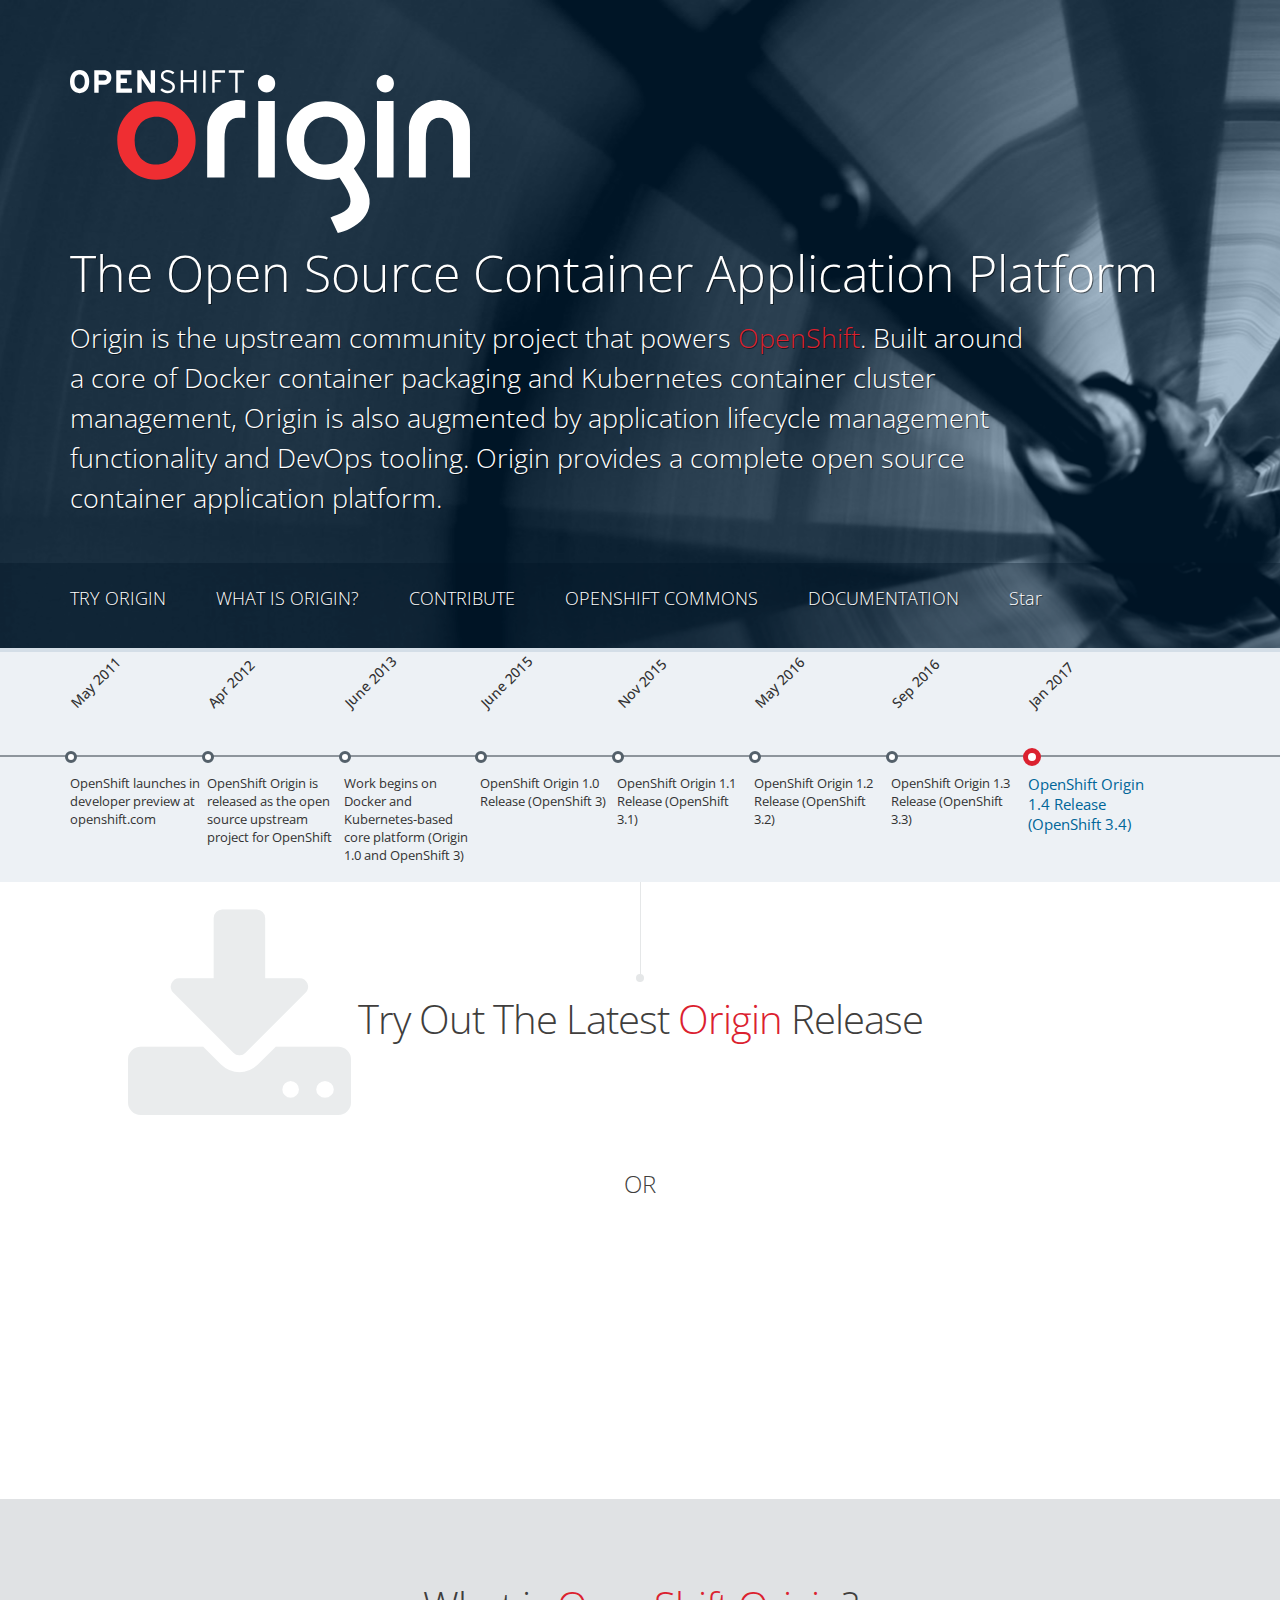
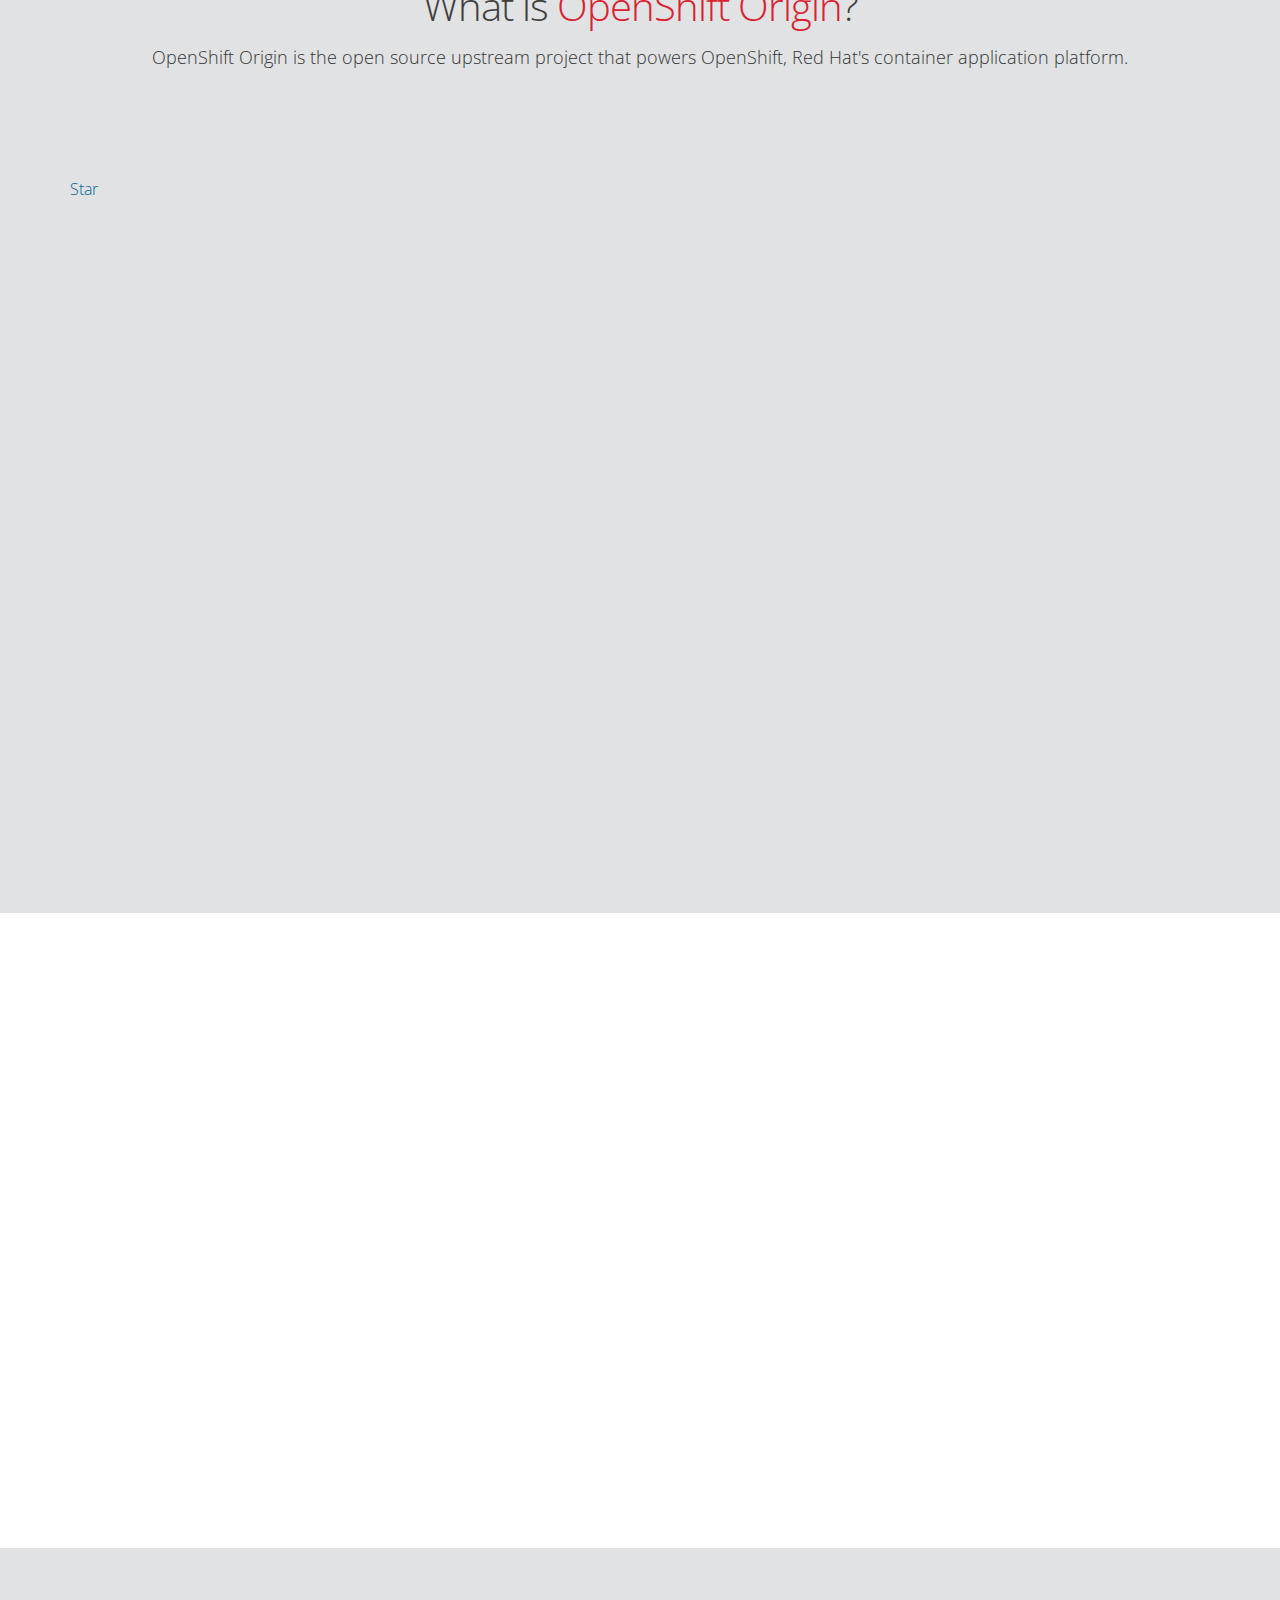
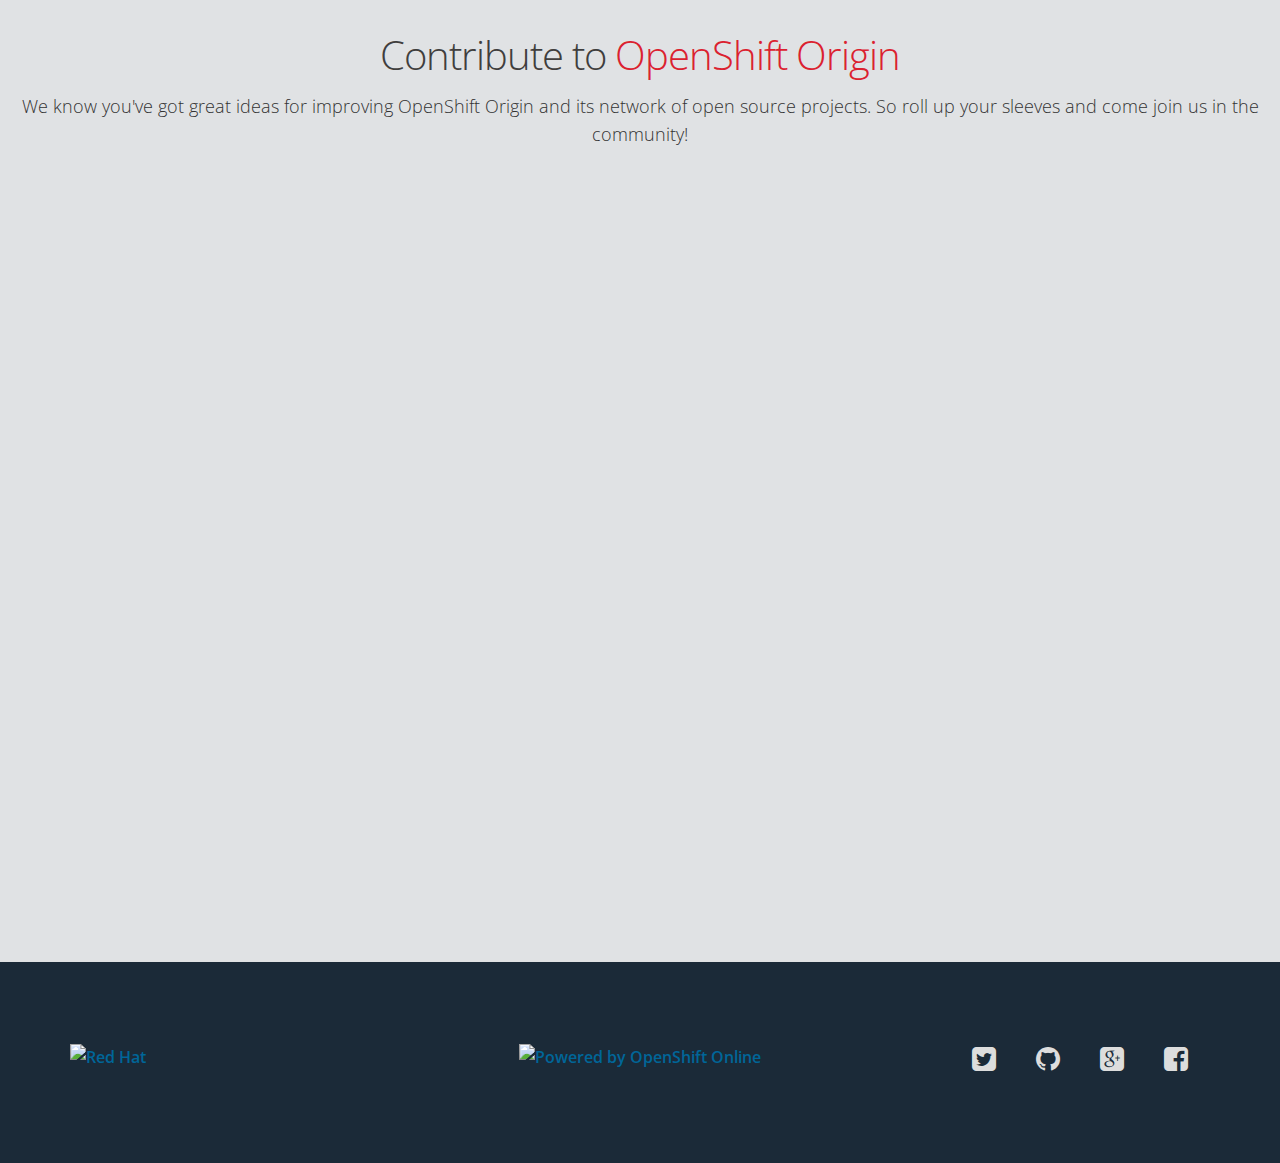
==== index.html @ 728732d1 "Automated commit at 2017-03-17 15:18:32 UTC by middleman-deploy 1.0.0" ====
<!DOCTYPE html>
<html lang="en">
<head>
  <meta charset="utf-8">
  <title>OpenShift Origin - Open Source Container Application Platform</title>
  <meta name="description" content="The next generation open source app hosting platform by Red Hat">
  <meta name="viewport" content="width=device-width, initial-scale=1.0">
  <meta name="google-site-verification" content="9jyGvNki3NSELTYJ7t_XbF-YQZ8jjfm7LqQQGNq4SSg">
  <link class="skin_color" href="#" media="screen" rel="stylesheet">
  <link href="/css/style.css" rel="stylesheet" type="text/css" media="screen, print" />
  <link href="/css/theme-responsive.css" rel="stylesheet" type="text/css" media="screen" />
  <link href="/css/custom.css" rel="stylesheet" type="text/css" media="screen" />
  <link href="https://fonts.googleapis.com/css?family=Open+Sans:400,300,600,700" rel="stylesheet" type="text/css" media="screen" />
  <link rel="apple-touch-icon-precomposed" href="/img/icons/apple-touch-icon.png" type="image/png" />
  <link href="/img/icons/favicon.png" rel="icon" type="image/png" />
  <!--[if IE]>
    <link href="/css/ie/ie.css" rel="stylesheet" type="text/css" media="screen" />
  <![endif]-->
  <!--[if lte IE 8]>
    <script src="/js/responsive/html5shiv.js" type="text/javascript"></script>
    <script src="/js/responsive/respond.js" type="text/javascript"></script>
  <![endif]-->
  <!-- Google Analytics -->
<script async src="//www.google-analytics.com/analytics.js" type="text/javascript"></script>
<script>
  window.ga=window.ga||function(){(ga.q=ga.q||[]).push(arguments)};ga.l=+new Date;
  ga('create', 'UA-40375612-1', 'openshift.org');
  ga('set', 'forceSSL', true);
  ga('send', 'pageview');
  
  var trackOutboundLink = function(url) {
     ga('send', 'event', 'outbound', 'click', url, {
       'transport': 'beacon',
       'hitCallback': function(){document.location = url;}
     });
  }
</script>
</head>
  <body>
    <div class="layout-wide" id="layout">
      <header class="index_static">
        <div class="nav_logo animated fadeIn">
  <div class="container">
    <div class="row">
      <nav class="col-md-12">
        <ul class="sf-menu" id="menu">
          <li>
            <a href="#try">TRY ORIGIN</a>
          </li>
          <li>
            <a href="#v3">WHAT IS ORIGIN?</a>
          </li>
          <li>
            <a href="#contribute">CONTRIBUTE</a>
          </li>
          <li>
            <a href="https://commons.openshift.org/">OPENSHIFT COMMONS</a>
          </li>
          <li>
            <a href="https://docs.openshift.org/">DOCUMENTATION</a>
          </li>
          <li>
            <!-- Place this tag where you want the button to render. -->
            <a aria-label="Star openshift/origin on GitHub" data-count-aria-label="# stargazers on GitHub" data-count-api="/repos/openshift/origin#stargazers_count" data-count-href="/openshift/origin/stargazers" data-style="mega" data-icon="octicon-star" href="https://github.com/openshift/origin" class="github-button">Star</a>
          </li>
        </ul>
      </nav>
    </div>
  </div>
</div>
        <section class="content_info">
          <div class="bg_parallax image_03_parallax"></div>
          <section class="opacy_bg_02 paddings">
            <div class="container">
              <div class="row">
                <div class="col-md-12">
                  <div class="logo wow fadeIn delay">
                    <a href="/index.html" title="Back to Home">
                      <img alt="OpenShift Origin logo" class="logo_img" src="/img/origin_logo.svg" />
                    </a>
                  </div>
                  <h1 class="animated fadeInDown delay">
  The Open Source Container Application Platform
</h1>
<p class="animated fadeInUp delay">Origin is the upstream community project that powers <a href="https://www.openshift.com" class="headerlink">OpenShift</a>. Built around a core of Docker container packaging and Kubernetes container cluster management, Origin is also augmented by application lifecycle management functionality and DevOps tooling. Origin provides a complete open source container application platform.</p>

                </div>
              </div>
            </div>
          </section>
        </section>
      </header>
      
      <!-- main content -->
      
<section class="timeline-responsive">
  <section class="contributions"></section>
  <div class="opacy_bg_03">
    <div class="container">
      <div class="paddings">
        <ul id="timeline">
          <li class="entry">
            <label>
              <span>
                OpenShift launches in developer preview at openshift.com
              </span>
            </label>
            <span class="date">May 2011</span>
            <span class="circle"></span>
          </li>
          <li class="entry">
            <label>
              <span>
                OpenShift Origin is released as the open source upstream project for OpenShift
              </span>
            </label>
            <span class="date">Apr 2012</span>
            <span class="circle"></span>
          </li>
          <li class="entry">
            <label>
              <span>
                Work begins on Docker and Kubernetes-based core platform (Origin 1.0 and OpenShift 3)
              </span>
            </label>
            <span class="date">June 2013</span>
            <span class="circle"></span>
          </li>
          <li class="entry">
            <label>
              <span>
                OpenShift Origin 1.0 Release (OpenShift 3)
              </span>
            </label>
            <span class="date">June 2015</span>
            <span class="circle"></span>
          </li>
          <li class="entry">
            <label>
              <span>
                OpenShift Origin 1.1 Release (OpenShift 3.1)
              </span>
            </label>
            <span class="date">Nov 2015</span>
            <span class="circle"></span>
          </li>
          <li class="entry">
            <label>
              <span>
                OpenShift Origin 1.2 Release (OpenShift 3.2)
              </span>
            </label>
            <span class="date">May 2016</span>
            <span class="circle"></span>
          </li>
          <li class="entry">
            <label>
              <span>
                OpenShift Origin 1.3 Release (OpenShift 3.3)
              </span>
            </label>
            <span class="date">Sep 2016</span>
            <span class="circle"></span>
          </li>
          <li class="entry spotlight">
            <label>
              <span>
                <a href="https://blog.openshift.com/announcing-red-hat-openshift-container-platform-3-4-ga/">OpenShift Origin 1.4 Release (OpenShift 3.4)</a>
              </span>
            </label>
            <span class="date">Jan 2017</span>
            <span class="circle circle-big"></span>
          </li>
        </ul>
      </div>
    </div>
  </div>
</section>

<div class="info_title wow fadeInDown" id="try">
  <i class="fa fa-download left"></i>
  <div class="vertical_line">
    <div class="circle_bottom"></div>
  </div>
  <div class="info_vertical animated">
    <h1>
      Try Out The Latest
      <span>Origin</span> Release
    </h1>
  </div>
  <div class="">
    <div class="container wow fadeInUp">
      <div class="row text-center">
        <div class="col-xs-2 col-sm-2 col-md-2 col-lg-2"></div>
        <div class="col-xs-8 col-sm-8 col-md-8 col-lg-8">
          <pre class="code">$ <a href="/download.html">oc</a> cluster up    <a id="get-started" href="https://github.com/openshift/origin/blob/master/docs/cluster_up_down.md" target="_blank">Get Started</a></pre>
        </div>
        <div class="col-xs-2 col-sm-2 col-md-2 col-lg-2"></div>
      </div>
    </div>
  </div>
  <div class="info_vertical animated">
    <h3>
      OR
    </h3>
  </div>
  <div class="padding_bottom">
    <div class="container wow fadeInUp">
      <div class="row text-center">
        <div class="col-xs-12 col-sm-4 col-md-4 col-lg-4">
          <h2>Run Origin in a Container</h2>
          <p>
            Want to get started quickly and easily? Just <a href="https://docs.openshift.org/latest/getting_started/administrators.html#running-in-a-docker-container">run Origin in a Docker container</a> by itself.
          </p>
        </div>
                <div class="col-xs-12 col-sm-4 col-md-4 col-lg-4">
          <h2>Run the All-In-One VM with&nbsp;Minishift</h2>
          <p>
            Try out a fully functioning Origin instance with an integrated Docker registry, running locally on your machine with <a href="/minishift/">Minishift</a>.
          </p>
        </div>
        <div class="col-xs-12 col-sm-4 col-md-4 col-lg-4">
          <h2>Download the Binary and&nbsp;Client Tools</h2>
          <p>
            Download OpenShift Origin <a href="/download.html#server-platforms">server binaries</a> and <a href="/download.html#oc-platforms">client tool binaries</a>.
          </p>
        </div>
      </div>
    </div>
  </div>
</div>

<section class="content_info latest-news" id="v3">
  <div class="opacy_bg_01 paddings">
    <div class="container">
      <div class="row">
        <div class="col-md-12 text-center">
          <div class="info_vertical padding_bottom">
            <h1>
              What is
              <span>OpenShift Origin</span>?
            </h1>
            <p>
              OpenShift Origin is the open source upstream project that powers OpenShift, Red Hat's container application platform.
            </p>
          </div>
        </div>
        <div class="col-md-12">
          <!-- Place this tag where you want the button to render. -->
          <a class="github-button" href="https://github.com/openshift/origin" data-icon="octicon-star" data-style="mega" data-count-href="/openshift/origin/stargazers" data-count-api="/repos/openshift/origin#stargazers_count" data-count-aria-label="# stargazers on GitHub" aria-label="Star openshift/origin on GitHub">Star</a>
          <!-- Place this tag right after the last button or just before your close body tag. -->
          <script async defer id="github-bjs" src="https://buttons.github.io/buttons.js"></script>
        </div>
        <div class="col-md-12">
          <div class="embed-responsive embed-responsive-16by9">
            <iframe width="560" height="315" src="https://www.youtube.com/embed/D_Lj0rObunI" frameborder="0" allowfullscreen></iframe>
          </div>
        </div>
      </div>
    </div>
  </div>
</section>

<section class="content_info">
  <div class="info_title wow fadeInUp" id="tech">
    <i class="fa fa-cubes left"></i>
    <div class="vertical_line">
      <div class="circle_bottom"></div>
    </div>
    <div class="info_vertical animated">
      <h1>
        Standardization through
        <span>Containerization</span>
      </h1>
      <p>Standards are powerful forces in the software industry. They can drive technology forward by bringing together the combined efforts of multiple developers, different communities, and even competing vendors.</p>
    </div>
    <div class="paddings">
      <div class="container wow fadeInUp">
        <div class="row">
          <div class="col-sm-4 col-md-4">
            <div class="technology-section">
              <div class="head-tech">
                <img alt="Docker logo" class="logo_tech" src="/img/logo-docker-h.svg" />
              </div>
              <div class="caption-tech">
                <p>Standardized Linux container packaging for applications and their dependencies.</p>
                <a href="https://www.docker.com/whatisdocker/">Learn more</a>
              </div>
            </div>
          </div>
          <div class="col-sm-4 col-md-4">
            <div class="technology-section">
              <div class="head-tech">
                <img alt="Kubernetes logo" class="logo_tech" src="/img/logo-kubernetes-h.svg" />
              </div>
              <div class="caption-tech">
                <p>Open source container orchestration and cluster management at scale.</p>
                <a href="http://kubernetes.io/">Learn more</a>
              </div>
            </div>
          </div>
          <div class="col-sm-4 col-md-4">
            <div class="technology-section">
              <div class="head-tech">
                <img alt="Project Atomic logo" class="logo_tech" src="/img/logo-atomic-h.svg" />
              </div>
              <div class="caption-tech">
                <p>A lightweight operating system designed to run applications in Docker containers.</p>
                <a href="http://www.projectatomic.io/docs/">Learn more</a>
              </div>
            </div>
          </div>
        </div>
      </div>
    </div>
  </div>
</section>

<div class="content_info contributions" id="contribute">
    <div class="opacy_bg_01 paddings">
      <div class="info_vertical">
        <h1>
          Contribute to <span>OpenShift Origin</span>
        </h1>
        <p>We know you've got great ideas for improving OpenShift Origin and its network of open source projects. So roll up your sleeves and come join us in the community!</p>
        </div>
    <div class="container wow fadeInUp">
      <div class="row">
        <div class="col-xs-12 col-sm-6 col-md-6 col-lg-6">
          <h2>View the Roadmap</h2>
          <p>
            The OpenShift project
            <a href="https://trello.com/b/nlLwlKoz">roadmap lives on Trello</a> and you can dig into more granular topics from our <a href="https://trello.com/atomicopenshift">Trello organization</a>.</p>
          <p>
            All contributions are welcome - OpenShift uses the Apache 2 license and does not require any contributor agreement to submit patches. Please open issues for any bugs or problems you encounter, ask questions on the OpenShift IRC channel (#openshift-dev
            on freenode), or get involved in the
            <a href="https://github.com/kubernetes/kubernetes">Kubernetes</a> project at the container runtime layer.
          </p>
          <h2>Extend OpenShift Origin</h2>
          <p>You can add new runtimes and frameworks to OpenShift Origin with community images and templates. Learn how to create and use custom <a href="https://docs.openshift.org/latest/creating_images/guidelines.html">images</a> and <a href="https://docs.openshift.org/latest/dev_guide/templates.html#writing-templates">templates</a> with OpenShift Origin.</p>
          <h2>Join OpenShift Commons</h2>
          <p><a href="https://commons.openshift.org">OpenShift Commons</a> is the place where the community goes to collaborate and work together on OpenShift. OpenShift Commons is open to all community participants: users, operators, enterprises, startups, non-profits, educational institutions, partners, and service providers.</p>
          <ul>
            <li>
              <a href="https://commons.openshift.org/index.html#join">Join Commons</a>
            </li>
            <li>
              View upcoming and recorded <a href="https://commons.openshift.org/briefings.html">Events &amp; Briefings</a>
            </li>
            <li>
              View a list of Commons <a href="https://commons.openshift.org/index.html#colleagues">Participants</a>
            </li>
          </ul>
        </div>
        <div class="col-xs-12 col-sm-6 col-md-6 col-lg-6">
          <h2>Contribute to the Source</h2>
          <ul>
            <li>
              Get started with the
              <a href="https://github.com/openshift/origin/blob/master/CONTRIBUTING.adoc">Contributors Guide</a>
            </li>
            <li>
              Fork
              <a href="https://github.com/openshift/origin">the repository</a>
            </li>
            <li>
              Read the
              <a href="https://docs.openshift.org/latest/welcome/index.html">documentation</a>
            </li>
            <li>
              Check out the other repositories we're working on:
              <ul>
                <li>
                  <a href="https://github.com/kubernetes/kubernetes">Kubernetes</a>
                </li>
                <li>
                  <a href="https://github.com/docker/docker">Docker</a>
                </li>
                <li>
                  <a href="https://github.com/projectatomic/">Project Atomic</a>
                </li>
              </ul>
            </li>
          </ul>
          <h2>File a Bug</h2>
          <p>
            Found a bug? Let us know! OpenShift uses a
            <a href="https://bugzilla.redhat.com/describecomponents.cgi?product=OpenShift%20Origin">public Bugzilla instance</a>.
          </p>
          <h2>Talk to Us</h2>
          <ul>
            <li>
              Join the <a href="https://plus.google.com/communities/114361859072744017486">OpenShift Origin Developers Google Group</a>
            </li>
            <li>
              Follow the <a href="https://lists.openshift.redhat.com/openshiftmm/listinfo">public user or development mailing lists</a>
            </li>
            <li>
              Chat with us on the <a href="https://webchat.freenode.net/?randomnick=1&amp;channels=openshift-dev&amp;uio=d4">#openshift-dev channel on Freenode</a>
            </li>
            <li>
              Ask or answer questions on <a href="http://stackoverflow.com/questions/tagged/openshift-origin">StackOverflow</a>
            </li>
          </ul>
        </div>
      </div>
    </div>
  </div>
</div>

      <!-- end main content -->
      
      <!-- footer -->
<footer>
  <div class="container">
    <div class="row">
      <!-- Social Section -->
      <div class="col-md-4 col-sm-12">
        <a href="https://www.redhat.com/">
          <img alt="Red Hat" src="https://assets.openshift.net/app/assets/redhat.svg">
        </a>
      </div>
      <div class="col-md-4 col-sm-12 text-center">
        <a href="https://hub.openshift.com/quickstarts/92-do-it-yourself-0-1" title="Powered by OpenShift Online with the DIY Cartridge">
          <img alt="Powered by OpenShift Online" src="https://www.openshift.com/sites/default/files/images/powered-transparent-white.png">
        </a>
      </div>
      <div class="col-md-4 col-sm-12">
        <ul class="social">
          <li class="twitter">
            <a href="https://twitter.com/openshift">
              <span>
                <i class="fa fa-twitter-square"></i>
              </span>
            </a>
          </li>
          <li class="github">
            <a href="https://github.com/openshift/origin">
              <span>
                <i class="fa fa-github"></i>
              </span>
            </a>
          </li>
          <li class="google">
            <a href="https://plus.google.com/communities/114361859072744017486">
              <span>
                <i class="fa fa-google-plus-square"></i>
              </span>
            </a>
          </li>
          <li class="facebook">
            <a href="https://www.facebook.com/openshift">
              <span>
                <i class="fa fa-facebook-square"></i>
              </span>
            </a>
          </li>
        </ul>
      </div>
    </div>
  </div>
</footer>
<!-- End footer -->
    </div>

    <script src="/js/jquery.js" type="text/javascript"></script>
    <script src="/js/nav/tinynav.js" type="text/javascript"></script>
    <script src="/js/nav/superfish.js" type="text/javascript"></script>
    <script src="/js/nav/hoverIntent.js" type="text/javascript"></script>
    <script src="/js/totop/jquery.ui.totop.js" type="text/javascript"></script>
    <script src="/js/rs-plugin/js/jquery.themepunch.tools.min.js" type="text/javascript"></script>
    <script src="/js/rs-plugin/js/jquery.themepunch.revolution.min.js" type="text/javascript"></script>
    <script src="/js/carousel/owl.carousel.js" type="text/javascript"></script>
    <script src="/js/fancybox/jquery.fancybox.pack.js" type="text/javascript"></script>
    <script src="/js/gallery/modernizr.custom.26633.js" type="text/javascript"></script>
    <script src="/js/gallery/jquery.gridrotator.js" type="text/javascript"></script>
    <script src="/js/team/modernizr.custom.63321.js" type="text/javascript"></script>
    <script src="/js/team/jquery.catslider.js" type="text/javascript"></script>
    <script src="/js/filters/jquery.isotope.js" type="text/javascript"></script>
    <script src="/js/theme-options/theme-options.js" type="text/javascript"></script>
    <script src="/js/theme-options/jquery.cookies.js" type="text/javascript"></script>
    <script src="/js/twitter/jquery.tweet.js" type="text/javascript"></script>
    <script src="/js/animations/wow.min.js" type="text/javascript"></script>
    <script src="/js/parallax/jquery.inview.js" type="text/javascript"></script>
    <script src="/js/parallax/nbw-parallax.js" type="text/javascript"></script>
    <script src="/js/bootstrap/bootstrap.js" type="text/javascript"></script>
    <script src="/js/main.js" type="text/javascript"></script>
    
    
    <!-- Google Remarekting -->
    <script type="text/javascript">
    /* <![CDATA[ */
    var google_conversion_id = 1007064360;
    var google_custom_params = window.google_tag_params;
    var google_remarketing_only = true;
    /* ]]> */
    </script>
    <script type="text/javascript" src="//www.googleadservices.com/pagead/conversion.js">
    </script>
    <noscript>
    <div style="display:inline;">
    <img height="1" width="1" style="border-style:none;" alt="" src="//googleads.g.doubleclick.net/pagead/viewthroughconversion/1007064360/?value=0&amp;guid=ON&amp;script=0"/>
    </div>
    </noscript>
    <!-- Track tagged outbound Links -->
    <script type="text/javascript">
    $(document).ready(function(){
      $('.analytics').click(function(e){
        e.preventDefault();
        trackOutboundLink($(this).attr('href'));
      });
    });
    </script>
    <!-- Place this tag right after the last button or just before your close body tag. -->
  <script async defer id="github-bjs" src="https://buttons.github.io/buttons.js"></script>
  </body>
</html>
---- css/style.css ----
@import url("bootstrap/bootstrap.css");@import url("bootstrap/bootstrap-theme.css");@import url("skins/theme-options.css");@import url("../js/fancybox/jquery.fancybox.css");@import url("carousel/owl.carousel.css");@import url("carousel/owl.theme.default.css");@import url("animations/animate.css");@import url("slide/revolution.css");@import url("../js/rs-plugin/css/settings.css");@import url("icons/font-awesome.min.css");@import url("gallery/grid.css");@import url("team/minislider.css");@import url("https://fonts.googleapis.com/css?family=Open+Sans:300italic,400italic,600italic,700italic,800italic,400,600,300,700,800");body{font-size:16px;font-family:'Open Sans', sans-serif;line-height:26px;color:#777;position:relative;font-weight:300;background-color:#fff}a{color:#43402f}a:hover{text-decoration:none;color:#43402f}p{margin:0 0 20px 0;padding:0;font-weight:300}h1{font-size:34px;line-height:44px}h2{font-size:30px;line-height:40px}h3{font-size:24px;line-height:34px}h4{font-size:20px;line-height:30px}h5{font-size:18px;line-height:28px}h6{font-size:14px;line-height:24px}h1,h2,h3,h4,h5,h6{font-weight:normal;padding:5px 0 15px 0;margin:0;color:#403e3d;font-family:'Open Sans', sans-serif}.style-light{background:#fff;background-color:#fff}.style-dark{color:#dedede !important;background:#232323;background-color:#232323}.style-dark .info_resalt,.style-dark .crumbs{color:#dedede !important;background:#161616;background-color:#161616}.style-dark .mi-slider nav a:hover,.style-dark .mi-slider nav a.mi-selected{color:#fff !important}.style-dark h1,.style-dark h2,.style-dark h3,.style-dark h4,.style-dark h5,.style-dark h6{color:#fff !important}.style-dark .borders{border-top:1px solid #444;border-bottom:1px solid #444}.style-dark .border_top{border-top:1px solid #444}.style-dark .border_bottom{border-bottom:1px solid #444}.style-dark .footer_top:before{border-top:30px solid #161616}.style-dark .info_title i.right,.style-dark .info_title i.left,.style-dark .opacy_bg_01 h3,.style-dark .opacy_bg_01 h1,.style-dark .opacy_bg_01 .btn{color:#444 !important}.style-dark .vertical_line{background:#444}.style-dark .vertical_line .circle_top,.style-dark .vertical_line .circle_bottom{background:#dedede}.style-dark .results i,.style-dark .results h2 span,.style-dark .btn,.style-dark a,.style-dark .item-team h4 span{color:#fff}.style-dark .info,.style-dark .info a,.style-dark .service-process h2,.style-dark .service-process em,.style-dark .opacy_bg_01,.style-dark .item_table ul,.style-dark .accordion-trigger{color:#666 !important}.style-dark .service-process .thumbnail:hover em,.style-dark .service-process .thumbnail:hover h2{color:#fff !important}.style-dark .entry-meta li a{color:#999}.style-dark .mi-slider nav a.mi-selected:after{border-top-color:transparent !important}.clearfix{width:1px;height:1px;display:block;clear:both;content:" , "}.alignleft{float:left}.alignright{float:right}.text_right{text-align:right}.text_left{text-align:left}.paddings{padding:70px 0}@media (max-width: 991px){.paddings{padding:70px 0 140px}}.padding-top{padding-top:70px}.padding_bottom{padding-bottom:70px}.padding-top-mini{padding-top:25px}.margin_top{margin-top:50px}.button{width:auto;border:0;color:#fff;margin:10px 0;-moz-border-radius:5px;-webkit-border-radius:5px;border-radius:5px;font-weight:300;padding:12px 25px;text-shadow:0 -1px 0 #ccc;-webkit-transition:0.3s all ease;-moz-transition:0.3s all ease;-o-transition:0.3s all ease;-ms-transition:0.3s all ease;transition:0.3s all ease}.button:hover{color:#fff;-webkit-transition:0.3s all ease;-moz-transition:0.3s all ease;-o-transition:0.3s all ease;-ms-transition:0.3s all ease;transition:0.3s all ease}.btn-primary{border:0 !important}.button i{padding-right:10px;color:#232323;font-size:25px}.heading-progress{padding:0 0 5px 0;font-weight:lighter}.important-info{text-align:center}.important-info h4{font-weight:lighter}.important-info a{margin:20px 10px}.pagination>li.active>a,.pagination>li.active>span{color:#fff !important}.pagination>.active>a{border-color:#ddd !important}div.show-grid [class*="col-md"]{-moz-border-radius:3px 3px 3px 3px;-webkit-border-radius:3px 3px 3px 3px;background-color:#43402f;opacity:0.5;margin-bottom:20px;color:#fff;border-radius:3px 3px 3px 3px;line-height:40px;min-height:40px;text-align:center}.fontawesome-icon-list div a{line-height:40px;padding:0 0 0 10px}.fontawesome-icon-list div:hover{background-color:#cdcdcd}.fontawesome-icon-list div:hover i{font-size:28px}.fontawesome-icon-list div i{padding-right:10px}ul li,ol li{line-height:30px}dl,dt{padding-bottom:10px}footer ul{padding:0}.carousel-portfolio,.carousel-sponsors,.carousel-single,.list,.tp-banner ul{list-style:none;padding:0}.list li i{padding-right:6px}.bout-us-image{margin:0 auto;width:60%;margin-bottom:80px;text-align:center}.simple-title{text-align:center;margin-bottom:60px}.simple-title h2{padding:0;font-size:40px;letter-spacing:-1px;line-height:1.1;font-family:'Open Sans', sans-serif;font-weight:lighter}.info_title{position:relative;overflow:hidden}.info_title i.right{position:absolute;right:10%;top:40%;font-size:15em;color:#e5e5e5;z-index:0}.info_title i.left{position:absolute;left:10%;top:15%;font-size:15em;color:#e5e5e5;z-index:0}.vertical_line{width:1px;background:#dedede;margin:0 auto;height:100px;position:relative}.vertical_line .circle_top{width:8px;height:8px;border-radius:50%;background:#666;position:absolute;top:0;left:-3.5px}.vertical_line .circle_bottom{width:8px;height:8px;border-radius:50%;background:#666;position:absolute;bottom:0;left:-3.5px}.info_vertical{text-align:center;margin:0 auto;z-index:1;position:relative}.info_vertical h1{font-size:40px;letter-spacing:-1px;line-height:1.1;font-weight:lighter;font-family:'Open Sans', sans-serif;width:85%;margin:0 auto}.info_vertical p{font-size:18px;line-height:28px;font-weight:lighter;width:100%}.info_vertical h2{padding:10px 0 10px 0}.service-process{background-image:url('../img/img-theme/service-bg.png');background-repeat:no-repeat;overflow:auto;background-size:100% auto;background-position:center center}.service-process a{color:#5c5c5c}@media (max-width: 979px){.service-process{background-image:none}}.service-process .thumbnail,.service-process .thumbnail:hover{border:0 none;-webkit-box-shadow:none;-moz-box-shadow:none;box-shadow:none}.service-process .thumbnail{background:transparent;margin:0 auto 20px auto}.caption-head{height:200px;width:200px;overflow:hidden;margin:0 auto 20px auto;background-color:#fff;border:6px solid #e6e6e6;-webkit-border-radius:500px;-moz-border-radius:500px;border-radius:500px;-webkit-transition:background-color .3s ease;-moz-transition:background-color .3s ease;-o-transition:background-color .3s ease;transition:background-color 0.3s ease}h2.caption-title{font-size:20px;font-weight:lighter}.caption-head .caption-icon{display:block;margin-top:35px}.caption-head .caption-icon:hover,.caption-head .caption-title:hover{cursor:pointer}.caption-head:hover{cursor:pointer;-webkit-transition:background-color .3s ease;-moz-transition:background-color .3s ease;-o-transition:background-color .3s ease;transition:background-color 0.3s ease}.caption-head:hover>.caption-icon{color:#fff;-webkit-animation:slideFromBottom 300ms ease;-moz-animation:slideFromBottom 300ms ease;-o-animation:slideFromBottom 300ms ease;animation:slideFromBottom 300ms ease}.caption-head:hover>.caption-title{color:#fff;-webkit-animation:slideFromBottom 500ms ease;-moz-animation:slideFromBottom 500ms ease;-o-animation:slideFromBottom 500ms ease;animation:slideFromBottom 500ms ease}.icon-big{font-size:70px;line-height:66px}@-webkit-keyframes slideFromBottom{from{-webkit-transform:translateY(150%) scale(0.5);opacity:0}to{-webkit-transform:translateY(0%) scale(1);opacity:1}}@-moz-keyframes slideFromBottom{from{-moz-transform:translateY(150%) scale(0.5);opacity:0}to{-moz-transform:translateY(0%) scale(1);opacity:1}}@-ms-keyframes slideFromBottom{from{-ms-transform:translateY(150%) scale(0.5);opacity:0}to{-ms-transform:translateY(0%) scale(1);opacity:1}}.single_services p{max-width:750px;margin:0 auto}.service-01{text-align:center}.service-01 .head-service-01 i{font-size:40px;font-weight:lighter}.info_skin_base .service-01 .head-service-01 i{color:#fff !important}.info_skin_base h1 span{color:#fff !important}.service-01 .caption-service-01 h3{font-weight:lighter;padding:10px 0}.service-02{margin:20px 0}.service-02 .head-service-02{margin-bottom:15px}.service-02 .head-service-02 i{font-size:25px;line-height:45px;float:left;margin-right:20px;font-weight:lighter;width:45px;height:45px;-moz-border-radius:6px;-webkit-border-radius:6px;border-radius:6px;color:#fff;text-align:center}.service-02 h3{font-weight:lighter;display:inline;font-size:20px;padding:0;line-height:30px}.service-02 h3 span{font-weight:lighter;display:block;font-size:14px;padding:0;line-height:20px}.hot-features img{margin-top:12px;margin-bottom:-50px}.info_skin_base .service-02 .head-service-02 i{background-color:#fff !important;color:#232323 !important}.info_skin_base .service-02 h3 span{color:#fff !important}.results{padding-top:13%;text-align:center;position:relative}.results.results-mini-top{padding-top:50px}.results.results-no-top{padding:0}.arrow_results{position:absolute;width:92px;right:-90px;top:20px;height:32px}.results h2{font-size:23px;padding:0;border-bottom:1px solid #cdcdcd;padding-bottom:5px;margin-bottom:5px}.results h2 span{color:#222;float:right;margin-right:-10%;font-size:24px}.results i{font-size:25px;color:#222}.results h5{font-size:14px;line-height:20px}.opacy_bg_02 .results i,.opacy_bg_02 .results h2 span,.opacy_bg_02 .btn{color:#fff}#toTop{display:none;text-decoration:none;position:fixed;bottom:10px;right:10px;overflow:hidden;width:51px;height:51px;border:none;text-indent:100%;background:url("../img/img-theme/ui.totop.png") no-repeat left top}#toTopHover{background:url("../img/img-theme/ui.totop.png") no-repeat left -51px;width:51px;height:51px;display:block;overflow:hidden;float:left;opacity:0;-moz-opacity:0}#toTop:active,#toTop:focus{outline:none}header{overflow:hidden;position:relative}header .container{position:relative}.slide{padding:0;background:transparent;overflow:hidden}.section_title{padding:125px 0 40px 0;overflow:visible}.section_title h1{color:#fff;padding:0}.section_title p{color:#fff;text-align:right;padding-top:5px}.section_title-02{padding:145px 0 80px 0;overflow:visible;background-color:#1c1c1c}.section_title-02 h1{color:#fff;font-size:40px;padding:0}.section_title-02 p{color:#ddd;padding-top:15px}.section_title-03{overflow:visible;background-color:#1c1c1c}.section_title-03 .opacy_bg_02{padding:180px 0 130px 0}.section_title-03 h1{color:#fff;font-size:40px;padding:0}.section_title-03 p{color:#ddd;padding-top:15px}.crumbs{background:#f7f5f2;padding:10px 20px}.crumbs ul{padding:0;margin:0;list-style:none}.crumbs ul li{display:inline-block;padding-right:12px;line-height:20px;font-weight:400;font-size:15px}.crumbs ul li a:hover{text-decoration:underline}.logo img{max-width:100%}.nav_logo{width:100%;z-index:999;padding:20px 0;background:#232323;background:rgba(17,17,17,0.92)}.sticky-wrapper{position:fixed;z-index:999;width:100%;top:0}.layout-boxed .nav_logo,.layout-boxed-margin .nav_logo,.layout-boxed .carousel-testimonials,.layout-boxed-margin .carousel-testimonials{max-width:1230px}.layout-boxed-margin .sticky-wrapper{position:absolute;z-index:999}.layout-boxed .name,.layout-boxed-mamrgin .name{padding-right:8%}.layout-boxed .job,.layout-boxed-mamrgin .job{padding-left:8%}.tinynav{display:none}.sf-menu{margin:0;float:right;padding-top:7px}.sf-menu ul{position:absolute;list-style:none;top:-999em;width:150px;padding:0;display:none}.sf-menu>li{position:relative;float:left;list-style:none;line-height:20px;margin:0 40px 15px 0}.sf-menu>li:last-child{margin:0}.sf-menu>li>a{text-decoration:none;display:block;font-size:15px;font-weight:lighter;color:#fff}.sf-menu li:hover ul,.sf-menu li.sfHover ul{top:44px;left:0;z-index:999}.sf-menu li:hover li ul,ul.sf-menu li.sfHover li ul{top:-999em}.sf-menu li.current,.sf-menu li:hover,.sf-menu li.sfHover{text-decoration:none}.sf-menu li li a{display:block;margin:0;position:relative;text-decoration:none;font-size:12px;line-height:16px;color:#fff;overflow:hidden;padding:12px 15px;background:#232323;background:rgba(17,17,17,0.9);-webkit-transition:0.3s all ease;-moz-transition:0.3s all ease;-o-transition:0.3s all ease;-ms-transition:0.3s all ease;transition:0.3s all ease}.sf-menu li li{float:none;position:relative}.sf-menu li li a:hover{color:#fff;-webkit-transition:0.3s all ease;-moz-transition:0.3s all ease;-o-transition:0.3s all ease;-ms-transition:0.3s all ease;transition:0.3s all ease}.sf-menu li li:hover ul,ul.sf-menu li li.sfHover ul{left:150px;top:0}.content_info{position:relative;width:100%;overflow:hidden}.info_resalt{background:#f5f5f5;padding:70px 0}.info_resalt.no-bottom{padding-bottom:0}.info_dark{background-color:#191919;background:#191919;color:#dedede !important}.info_dark h1,.opacy_bg_02 h1,.opacy_bg_03 h1,.opacy_bg_04 h1,.info_dark h2,.opacy_bg_02 h2,.opacy_bg_03 h2,.opacy_bg_04 h2,.info_dark h3,.opacy_bg_02 h3,.opacy_bg_03 h3,.opacy_bg_04 h3,.info_dark h4,.opacy_bg_02 h4,.opacy_bg_03 h4,.opacy_bg_04 h4,.info_dark h5,.opacy_bg_02 h5,.opacy_bg_03 h5,.opacy_bg_04 h5,.info_dark h6,.opacy_bg_02 h6,.opacy_bg_03 h6,.opacy_bg_04 h6,.info_dark i,.info_dark span{color:#fff !important}.borders{border-top:1px solid #eee;border-bottom:1px solid #eee}.border_top{border-top:1px solid #eee}.border_bottom{border-bottom:1px solid #eee}.image_01_parallax{background:url("../img/parallax/1.jpg")}.image_02_parallax{background:url("../img/parallax/2.jpg")}.image_03_parallax{background:url("../img/parallax/3.jpg")}.image_04_parallax{background:url("../img/parallax/4.jpg")}.image_05_parallax{background:url("../img/parallax/5.jpg")}.image_06_parallax{background:url("../img/parallax/commons-full.jpg")}.bg_parallax{margin:0 auto;padding:0;position:absolute;z-index:0;left:0;right:0;width:100%;height:100%;-webkit-background-size:cover;-moz-background-size:cover;background-size:cover;background-attachment:fixed;background-repeat:repeat-y;background-position:0 50%;-webkit-transition:none;-moz-transition:none;-ms-transition:none;-o-transition:none;transition:none}.opacy_bg_01{bottom:0px;left:0;width:100%;position:relative;height:auto;z-index:2;background:rgba(255,255,255,0.8)}.opacy_bg_02{bottom:0px;left:0;color:#dedede !important;width:100%;position:relative;height:auto;z-index:2;background:rgba(0,0,0,0.7)}.opacy_bg_02 .caption-head{color:#5c5c5c !important}.opacy_bg_02 .caption-head h2{color:#232323 !important}.opacy_bg_03{bottom:0px;left:0;color:#dedede !important;width:100%;position:relative;height:auto;z-index:2}.opacy_bg_04{bottom:0px;left:0;width:100%;color:#dedede !important;position:relative;height:auto;z-index:2}.info_skin_base,.info_skin_base .simple-title span{color:#fff !important}.info_skin_base .owl-theme .owl-dots .owl-dot.active span,.info_skin_base .owl-theme .owl-dots .owl-dot:hover span{background:#fff !important;background-color:#fff !important}.bg_video{position:absolute;top:0;left:0;min-width:100%}.carousel-portfolio li img{width:100%;margin:0}.carousel-portfolio li{padding:5px;background:#fff;border:solid 1px #cdcdcd;text-align:left}.carousel-portfolio li .hover{position:relative;overflow:hidden}.carousel-portfolio li .info{padding:5px 2px;font-size:14px}.carousel-portfolio li .info i{float:right;padding:5px 2px;color:#333;font-size:15px}.overlay{position:absolute;left:0;top:-400px;width:100%;height:100%;z-index:1;-webkit-transition:0.3s all ease;-moz-transition:0.3s all ease;-o-transition:0.3s all ease;-ms-transition:0.3s all ease;transition:0.3s all ease}.carousel-portfolio li:hover .overlay{top:0;cursor:pointer;-webkit-transition:0.3s all ease;-moz-transition:0.3s all ease;-o-transition:0.3s all ease;-ms-transition:0.3s all ease;transition:0.3s all ease}.portfolioFilter{display:table;margin:0 auto;margin-bottom:50px;border-bottom:1px solid #cdcdcd;border-top:1px solid #cdcdcd;padding:10px 0}.portfolioFilter a{list-style:none;float:left;padding:0 35px;display:inline-block;text-align:center;font-weight:normal;font-size:15px}.isotope-item{z-index:2}.isotope-hidden.isotope-item{z-index:1}.isotope,.isotope .isotope-item{-webkit-transition-duration:0.8s;-moz-transition-duration:0.8s;transition-duration:0.8s}.isotope{-webkit-transition-property:height, width;-moz-transition-property:height, width;transition-property:height, width}.isotope .isotope-item{-webkit-transition-property:-webkit-transform, opacity;-moz-transition-property:-moz-transform, opacity;transition-property:transform, opacity}#portfolio-list{margin:0;list-style:none}.item-work img{width:100%}.item-work{padding:5px;background:#fff;border:solid 1px #cdcdcd;text-align:left;margin-bottom:30px}.item-work .hover{position:relative;overflow:hidden}.item-work .info{padding:12px 2px 6px 2px;font-size:14px}.item-work .info i{float:right;padding:5px 2px 5px 10px;color:#333;font-size:15px}.item-work:hover .overlay{top:0;cursor:pointer;-webkit-transition:0.3s all ease;-moz-transition:0.3s all ease;-o-transition:0.3s all ease;-ms-transition:0.3s all ease;transition:0.3s all ease}.technologies{margin:30px 0 35px 0}.technologies i{font-size:28px;margin-right:18px;color:#403e3d}.carousel-single{overflow:hidden}.carousel-single li{overflow:hidden;max-height:450px}.page-error{max-width:80%;margin:0 auto;text-align:center}.page-error h1{font-size:140px;line-height:140px}.page-error h1 i{font-size:200px;line-height:190px}.page-error hr.tall{margin:20px 0 30px 0}.accordion-trigger h3{margin:0 10px}.accordion-trigger{text-decoration:none;padding:10px 10px 10px 25px;margin:0 0 15px 0;cursor:pointer;border:1px solid #f0f0f0;background:#f9f9f9 url("../img/img-theme/toggle.png") no-repeat right 14px;-webkit-transition:all .1s linear;-moz-transition:all .1s linear;-o-transition:all .1s linear;transition:all .1s linear}.accordion-trigger i{padding-right:10px;font-size:18px}.accordion-trigger:hover{-webkit-transition:all .1s linear;-moz-transition:all .1s linear;-o-transition:all .1s linear;transition:all .1s linear}.accordion-trigger.active,.accordion-trigger:hover{color:#fff;background:#999 url("../img/img-theme/toggle.png") no-repeat right -69px}.accordion-container{padding:10px 0}.accordion-container p{margin:0 0 10px 0}footer{background-color:#1C1C1C;padding:80px 0;color:#fff;font-weight:600;position:relative}.footer_top:before{-webkit-transition-duration:0.3s;content:'';right:50%;margin-right:-30px;border-top:30px solid #f7f5f2;top:0;position:absolute;z-index:999;border-left:30px solid transparent;border-right:30px solid transparent}footer p{margin:0;font-weight:lighter;font-size:15px}footer h3{font-size:18px;color:#fff;margin-bottom:30px;padding-bottom:10px;border-bottom:1px solid #2c2c2c}footer ul{margin:0;list-style:none}footer ul li{line-height:40px;font-weight:normal}footer ul li a{color:#ddd}footer ul li a:hover{color:#fff}.twitts ul{overflow:hidden}.twitts ul li{line-height:25px;font-size:14px}.newsletterForm .input-group{margin-top:25px}.newsletterForm input{height:40px}.newsletterForm .btn{border:0;font-size:16px;height:40px;border-radius:0 3px 3px 0;font-weight:300;background-image:none !important}footer li i{padding-right:10px}.coopring{background:#fff;color:#222;padding:20px 0;text-align:center;font-weight:bold}.social li{-webkit-transition:0.2s all ease;-moz-transition:0.2s all ease;-o-transition:0.2s all ease;-ms-transition:0.2s all ease;transition:0.2s all ease}.social li span{background:#555;margin-right:15px;-webkit-transition:0.2s all ease;-moz-transition:0.2s all ease;-o-transition:0.2s all ease;-ms-transition:0.2s all ease;transition:0.2s all ease}.social li span i{text-align:center;padding:3px;width:25px;height:25px;color:#fff}.social li:hover{margin-left:5px;-webkit-transition:0.2s all ease;-moz-transition:0.2s all ease;-o-transition:0.2s all ease;-ms-transition:0.2s all ease;transition:0.2s all ease}.social li:hover span{-webkit-transition:0.2s all ease;-moz-transition:0.2s all ease;-o-transition:0.2s all ease;-ms-transition:0.2s all ease;transition:0.2s all ease}.social li:hover span i{color:#fff !important}.social .facebook:hover span{background:#3B5998}.social .twitter:hover span{background:#3C8FC9}.social .linkedin:hover span{background:#3399CC}.social .github:hover span{background:#000}.map_area iframe{width:100%;height:250px;border:0}.map_area-02 iframe{width:100%;height:450px;border:0}#form input{width:85%;height:35px;margin-bottom:20px;border:1px solid #dedede;padding:5px 10px;font-size:14px}#form textarea{width:95%;height:150px;font-size:14px;padding:5px 10px;border:1px solid #dedede}#form .button{width:auto;height:auto}#form #result{font-size:bold}address{line-height:35px}address strong{padding-right:3px}address i{padding-right:10px}.carousel-testimonials{list-style:none;margin:0;padding:0;position:relative}.carousel-testimonials li{position:relative}.carousel-testimonials .image-testimonials{width:160px;margin:0 auto;height:150px;border-radius:50%;position:relative;overflow:hidden;z-index:2}.carousel-testimonials .image-testimonials img{width:160px;height:150px;margin-top:-3px;margin-left:-3px;border-radius:50%;z-index:1}.carousel-testimonials .head-testimonials{width:160px;margin:0 auto;height:150px;border-radius:50%;position:relative}.carousel-testimonials .head-testimonials:before{-webkit-transition-duration:0.3s;content:'';right:50%;margin-right:-20px;bottom:-16px;position:absolute;z-index:999;border-left:20px solid transparent;border-right:20px solid transparent}.name{border-top:1px solid #999;border-bottom:1px solid #999;padding:20px 5% 20px 0;width:50%;position:absolute;left:0;top:17%;text-align:right}.job{border-top:1px solid #999;border-bottom:1px solid #999;padding:20px 0 20px 5%;width:50%;position:absolute;right:0;top:17%;text-align:left}.carousel-testimonials p{margin:0 auto;max-width:50%;text-align:center;margin-top:25px}.carousel-testimonials h3{padding:0;color:#222}.item_table{border-radius:4px;border:solid 1px #cdcdcd;background-color:#fff;padding-bottom:30px;margin-bottom:30px;text-align:center;-webkit-transition:0.3s all ease;-moz-transition:0.3s all ease;-o-transition:0.3s all ease;-ms-transition:0.3s all ease;transition:0.3s all ease}.item_table:hover{margin-top:-5px;-webkit-transition:0.3s all ease;-moz-transition:0.3s all ease;-o-transition:0.3s all ease;-ms-transition:0.3s all ease;transition:0.3s all ease}.head_table{color:#fff;background-color:#1C1C1C;position:relative;z-index:5;padding:10px 0;text-align:center}.head_table h1{color:#fff;margin:0;font-weight:lighter;font-size:25px;line-height:35px;padding:10px 0;border-bottom:1px solid #666}.head_table h2{font-size:30px;margin:0;font-weight:lighter;padding:10px 0 0 0}.head_table h2 span{font-size:14px;color:#fff}.head_table h5{margin:0;font-weight:lighter;padding:0;color:#fff;padding-bottom:10px}.arrow_table{position:absolute;z-index:-1;background-repeat:repeat-x;bottom:-28px;height:32px;width:100%;left:0}.item_table .color{background-color:#f9f9f9}.item_table ul{margin:30px 0;padding:0}.item_table ul li{list-style:none;border-top:1px solid #eee;line-height:40px;text-align:center;padding:5px 0}.item_table ul li i{color:#555;padding-right:5px}.item_table ul li:last-child{border-bottom:1px solid #ddd}.promotion_table{margin-top:-40px}.promotion_table:hover{margin-top:-40px}.promotion_table .head_table{color:#fff;position:relative;z-index:5;text-align:center}.promotion_table .head_table h2{color:#232323 !important}.post{text-align:center;width:60%;max-width:960px;margin:0 auto}.post img,.post iframe{margin-top:20px}.post .post-meta{font-size:0.9em;margin-bottom:12px}.post .post-meta>span{display:inline-block;padding-right:8px}.post .post-meta>.btn{margin:22px 0 0 0}.carousel.slide{max-width:600px;margin:0 auto}.comment .img-circle{margin:0;width:100%}.comment .title_comment{padding:15px 0;border-bottom:1px solid #cdcdcd;margin-bottom:12px}.comment .title_comment span a{float:right}.comment .social,.info-me .social{padding:0;list-style:none}.comment .social li,.info-me .social li{display:inline-block;margin:0 5px 10px 0}.comment .social li span,.info-me .social li span{padding:5px;color:#fff}.comment .social li:hover,.info-me .social li:hover{margin-left:0}.form_comment input,.form_comment textarea{width:100%;border:1px solid #dedede;height:38px;padding:10px;margin-bottom:20px}.form_comment textarea{height:200px;margin-bottom:0}.form_comment .button{width:auto;height:auto}aside{margin-bottom:30px}aside .search input{height:35px}aside .search .btn{height:35px;border:0}.blog-content{margin:0 auto;margin-bottom:60px;font-size:14px}.entry-header{margin-bottom:16px;position:relative}.blog-image{overflow:hidden;position:relative}.blog-image img{width:100%}.more-link{left:0;top:0;height:100%;position:absolute;width:100%;background-color:transparent;opacity:0;-webkit-transition:all 0.5s ease-in-out;-moz-transition:all 0.5s ease-in-out;-ms-transition:all 0.5s ease-in-out;-o-transition:all 0.5s ease-in-out;transition:all 0.5s ease-in-out}.blog-content:hover .more-link{background-color:#232323;opacity:0.9}.more-link a{border-radius:50%;height:50px;width:50px;left:50%;line-height:50px;margin-left:-25px;margin-top:-25px;position:absolute;text-align:center;top:50%;opacity:0}.blog-content:hover .more-link a{opacity:1}.post-date{left:-15px;top:-15px;color:#fff;font-size:36px;width:100px;text-align:center;height:100px;position:absolute;text-align:center}.post-date h3{color:#fff;padding-top:18px;line-height:30px;font-weight:lighter}.post-date span{display:block;font-size:20px}.entry-meta{padding:0}.entry-meta li{display:inline-block;margin-right:5px}.entry-meta li a{color:#666}.entry-title{font-weight:lighter;padding-bottom:0;font-size:20px}.item-team img{width:50%;hieght:50%}.item-team h4{padding:5px 0 0 0}.item-team h4 span{display:block;font-size:16px;color:#232323}.item-team p{margin:0;font-size:14px;line-height:23px}.info-me h2 span{display:block;font-size:16px}.code{background:#122637;color:#fff;font-size:20pt}#get-started{display:inline-block;vertical-align:center;background:#ee2d31;color:#fff;text-align:center;font-size:14px;line-height:20px;font-weight:700;text-transform:uppercase;letter-spacing:normal;padding:15px 19px;text-decoration:none;transition:all .3s ease-in-out}#get-started:hover{opacity:0.8}
---- css/theme-responsive.css ----
@media handheld, only screen and (max-width: 1024px){.input-prepend input{width:auto}#portfolio-list li{max-width:290px;margin:0 5px 20px 5px}#portfolio-list li.span3{margin:0 5px 20px 5px;max-width:210px}.name,.job{width:40%}.comments_carousel p{margin:25px auto 10px auto}.comments_carousel h3{font-size:18px}}@media handheld, only screen and (max-width: 980px){#menu{display:none}.tinynav{display:block;width:28%;position:absolute;top:-30px;font-size:14px;color:#333;right:20px;border-radius:20px;border:0;height:32px}.logo img{padding:0 0 0 20px;text-align:left}.nav_logo{position:relative;text-align:left}.section_title{padding:100px 0 40px 0;text-align:center}.section_title h1{font-size:30px;line-height:40px}.section_title p{text-align:center}.section_title .logo{text-align:left}.contact_footer li{line-height:30px;margin-bottom:22px}.button{display:block;width:auto;text-align:center}footer .input-prepend input,footer .button{width:auto}footer{text-align:center;padding:40px 20px}.post{width:80%}.comment .img-circle{max-width:180px;margin:0 auto}.text_left{text-align:center !important}.comment .title_comment span a{float:none}.item-team,.item_table{max-width:400px;margin:0 auto 30px auto}.blog-content{max-width:400px}.style-caption .button,.index_static .button{display:block;width:auto;text-align:center;display:inline;width:auto;text-align:center;margin:15px 0;margin-right:30px !important;font-weight:600;padding:10px !important;font-size:14px}.sticky-wrapper{position:relative !important}}@media handheld, only screen and (max-width: 767px){.content_info{padding:auto 20px}.info_resalt{padding:50px 20px}ul.filter li{padding:0 10px}#portfolio-list li,#portfolio-list li.span3{max-width:400px;margin:0 auto 20px auto}.service-process{display:table;margin:0 auto}.item_team{margin-bottom:20px}.results h2 span{display:none}.info_resalt{text-align:center}.item_table{max-width:300px;margin:0 auto;margin-bottom:30px}.info_vertical h1{font-size:30px;line-height:35px;width:95%}.info_vertical p{font-size:18px;line-height:23px}.info_vertical h2{padding:10px 0 10px 0}.arrow_resultsb,.arrow_results{display:none}.name,.job{width:35%}.comments_carousel p{width:90%}.button{display:inline;width:auto;text-align:center}}@media handheld, only screen and (max-width: 600px){.name,.job{width:30%}.comments_carousel p{width:90%}.comments_carousel h3{font-size:16px}}@media handheld, only screen and (max-width: 480px){.button{margin:15px 0;font-weight:600;padding:10px 15px;font-size:14px}.name,.job{width:25%;top:10%}.comments_carousel h3{font-size:14px;line-height:24px}}@media handheld, only screen and (max-width: 380px){ul.filter{width:100%}ul.filter li{padding:5px 10px}.name,.job{width:20%;top:10%}.comments_carousel h3{font-size:14px;line-height:24px}}@media handheld, only screen and (max-width: 320px){.name,.job{width:17%;top:10%}.comments_carousel h3{font-size:14px;line-height:24px}}
---- css/custom.css ----
body{color:#333333}a{color:#069}a:hover{color:#069;text-decoration:underline}.headerlink{color:#DB212F}.headerlink:hover{color:#fff}h2,h3{font-weight:300}a.strong{font-weight:500}.sf-menu{padding-top:0;padding-left:0;float:left}.sf-menu>li{margin:0 50px 15px 0}.sf-menu>li>a{font-size:18px;text-shadow:1px 1px 1px rgba(0,0,0,0.5)}.code a{color:#ee2d31}.col-centered{float:none;margin:0 auto}#downloads{text-align:center}.image_03_parallax{background-image:url("../img/parallax/twirl-full.jpg");background-repeat:repeat-x}.opacy_bg_02{background:rgba(0,61,110,0.34);text-shadow:1px 1px 0 rgba(0,0,0,0.5);-webkit-font-smoothing:antialiased;-moz-osx-font-smoothing:grayscale}.opacy_bg_05{text-shadow:1px 1px 0 rgba(0,0,0,0.5);-webkit-font-smoothing:antialiased;-moz-osx-font-smoothing:grayscale;z-index:2;position:relative;height:auto;bottom:0;left:0;width:100%}.opacy_bg_03{background-color:#EBF0F4;background-color:rgba(0,61,110,0.07);border-top:4px solid rgba(0,61,110,0.1)}.opacy_bg_01{background-color:#E0E2E4;z-index:0}.bg_parallax{background-size:initial;z-index:2}.index_static h1{padding-top:10px}.index_static p{text-align:left;margin:0;font-size:27px}.nav_logo{position:absolute;bottom:0;background-color:rgba(0,20,37,0.35);padding:25px 0}.commons .nav_logo{background-color:rgba(17,17,17,0.5)}.delay{animation-delay:.5s;-webkit-animation-delay:.5s}.caption-head{height:180px;width:180px;margin:20px auto 20px auto}h2.caption-title{padding-top:0}.vertical_line,.vertical_line .circle_top,.vertical_line .circle_bottom{background-color:#E5E7E8}.info_vertical{margin:10px auto 15px}.info_title i.right,.info_title i.left{color:#EAECED}.info_title i.right{top:20px}.info_title i.left{top:5%}.contributions .fadeInRight{text-align:center}table.table.contributions{margin-top:25px}table.table.contributions th{font-weight:normal;text-align:center;border-top:0}table.table.contributions td{text-align:center;border-color:#fff;border-color:rgba(255,255,255,0.65)}.fadeInRight i.fa.fa-github{font-size:15em;opacity:0.2}.item-team{padding:5px;background:#fff;border:none;margin:0 0 15px 0;text-align:center}.item-team .logo img{margin-left:auto;margin-right:auto;width:100%;height:150px}.item-team .info{display:none}.latest-news h3{margin-bottom:20px}.service-02{margin:0 0 25px 0}.service-process{background-image:none;position:relative}footer{background-color:#1b2a38}footer h3{border-bottom:0}ul.social li{display:inline;margin:0 10px}ul.social li:hover{margin-left:10px}ul.social li:hover span{background-color:transparent !important}ul.social li:hover footer ul li a:hover{background-color:transparent !important;color:transparent}ul.social li.facebook:hover span i{color:#3B5998 !important}ul.social li.twitter:hover span i{color:#3C8FC9 !important}ul.social li.google:hover span i{color:#d73d32 !important}ul.social li.github:hover span i{color:#000 !important}ul.social span{background:transparent}ul.social span i{padding:4px;color:#ddd !important;font-size:28px}.service-03{margin:20px 0;height:200px}.service-03 .head-service-03{margin-bottom:15px}.service-03 .head-service-03 i{font-size:25px;line-height:45px;float:left;margin-right:20px;font-weight:lighter;width:45px;height:45px;-moz-border-radius:6px;-webkit-border-radius:6px;border-radius:6px;color:#fff;text-align:center}.service-03 h3{font-weight:lighter;display:inline;font-size:20px;padding:0;line-height:30px}.service-03 h3 span{font-weight:lighter;display:block;font-size:14px;padding:0;line-height:20px}.hot-features img{margin-top:12px;margin-bottom:-50px}.info_skin_base .service-03 .head-service-03 i{background-color:#fff !important;color:#232323 !important}.info_skin_base .service-03 h3 span{color:#fff !important}.technology-section{padding:10px 0 50px;text-align:center}.technology-section .head-tech{text-align:center;margin-bottom:20px}.technology-section ul{list-style:none;padding-left:0}.technology-section .logo_tech{width:250px}.timeline-responsive{width:100%;overflow-y:hidden;-ms-overflow-style:-ms-autohiding-scrollbar}.timeline-responsive{min-height:.01%;overflow-x:auto}#timeline{padding:40px 0;list-style:none;color:#333;width:100%}#timeline:before{background-color:#8E959C;bottom:125px;content:"";display:block;height:2px;left:0;right:0;position:absolute}#timeline li{padding-top:12px;position:relative;width:12%;float:left}#timeline li label{max-width:200px;opacity:1;margin:0;position:absolute;left:0;right:0;font-weight:400;font-size:13px;line-height:normal}#timeline li label span{display:block;padding-right:5px}#timeline li.spotlight>label{font-size:15px;color:#000}.date{width:100%;position:absolute;top:-100px;left:-17px;font-weight:500;font-size:14px;transform:rotate(-45deg);-webkit-transform:rotate(-45deg);display:block}.circle{width:12px;height:12px;margin-left:-5px;background:#fff;border:3px solid #54606A;border-radius:50%;position:absolute;top:-11px}.circle.circle-big{top:-14px;width:18px;height:18px;border:5px solid #DB212F}.item-work{padding:5px;background:#fff;border:none;margin:0 0 15px 0;text-align:center}.item-work img{width:100%}.item-work .info{display:none}@media (min-width: 992px){.opacy_bg_02,.opacy_bg_05{padding:70px 0 130px}.bg_parallax{background-position-x:10% !important}.service-process:before{background-image:url("../img/dev-process.svg");background-position:inherit;background-repeat:no-repeat;background-size:contain;content:"";position:absolute;top:0;left:0px;display:block;width:100%;height:100%;opacity:.1}#timeline .date{top:-120px}ul.social{float:right}}@media (max-width: 991px){#oc-platforms div{padding-bottom:20px}}@media (max-width: 980px){.tinynav{top:-7px;border-radius:5px}.nav_logo{background-color:transparent;top:0}.commons .nav_logo{background-color:transparent}}@media (max-width: 991px){.index_static h1{font-size:34px;line-height:normal}.index_static p{font-size:21px;line-height:normal}.timeline-responsive .opacy_bg_03{min-width:600px}.timeline-responsive .opacy_bg_03 #timeline .date{top:-90px}.social{padding-top:30px}.social li{margin:0 15px}}
---- css/ie/ie.css ----
.sf-menu>li{position:relative;float:left;list-style:none;line-height:20px;margin:0 25px 0 0}.sf-menu>li:last-child{margin:0}.sf-menu>li>a{text-decoration:none;display:block;font-size:14px;font-weight:600;color:#fff}footer .input-prepend input{width:100%}.container{max-width:1170px}.col-md-1,.col-md-2,.col-md-3,.col-md-4,.col-md-5,.col-md-6,.col-md-7,.col-md-8,.col-md-9,.col-md-10,.col-md-11{float:left}.col-md-1{width:8.333333333333332%}.col-md-2{width:16.666666666666664%}.col-md-3{width:25%}.col-md-4{width:33.33333333333333%}.col-md-5{width:41.66666666666667%}.col-md-6{width:50%}.col-md-7{width:58.333333333333336%}.col-md-8{width:66.66666666666666%}.col-md-9{width:75%}.col-md-10{width:83.33333333333334%}.col-md-11{width:91.66666666666666%}.col-md-12{width:100%}
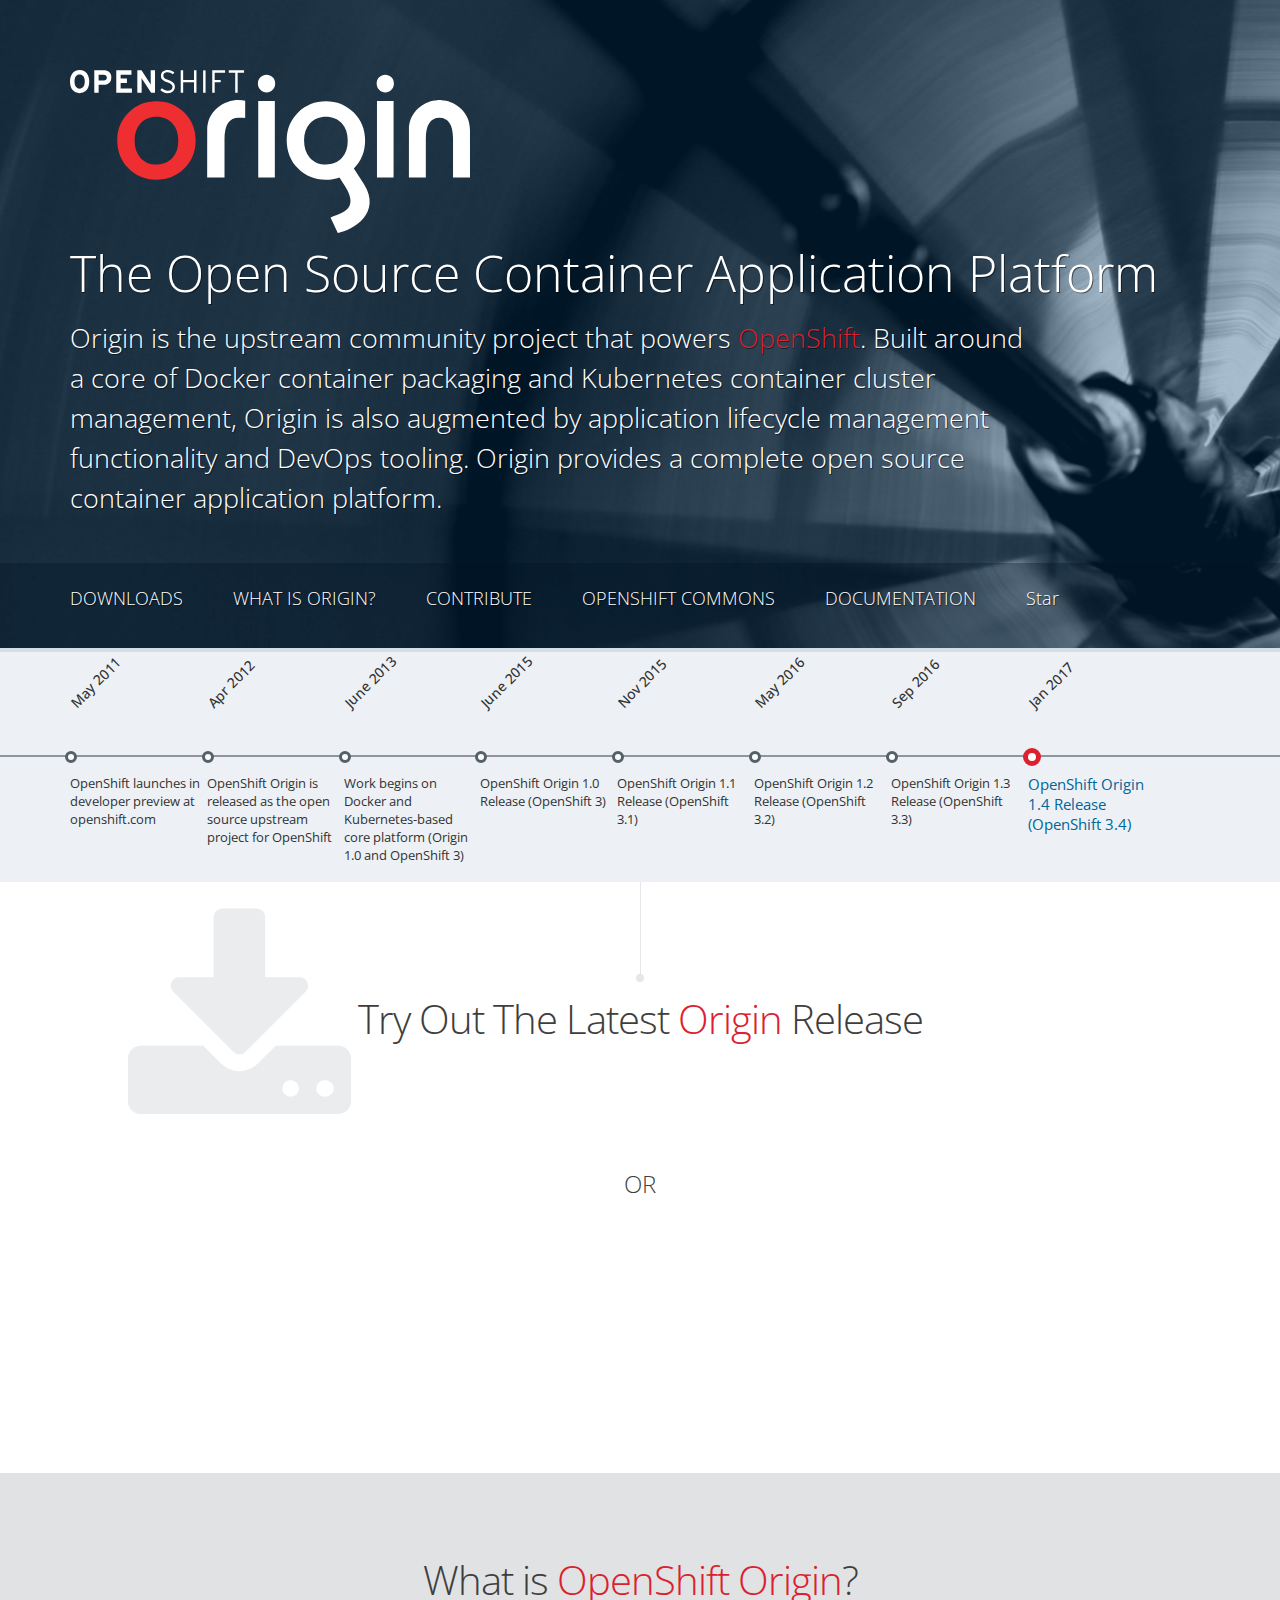
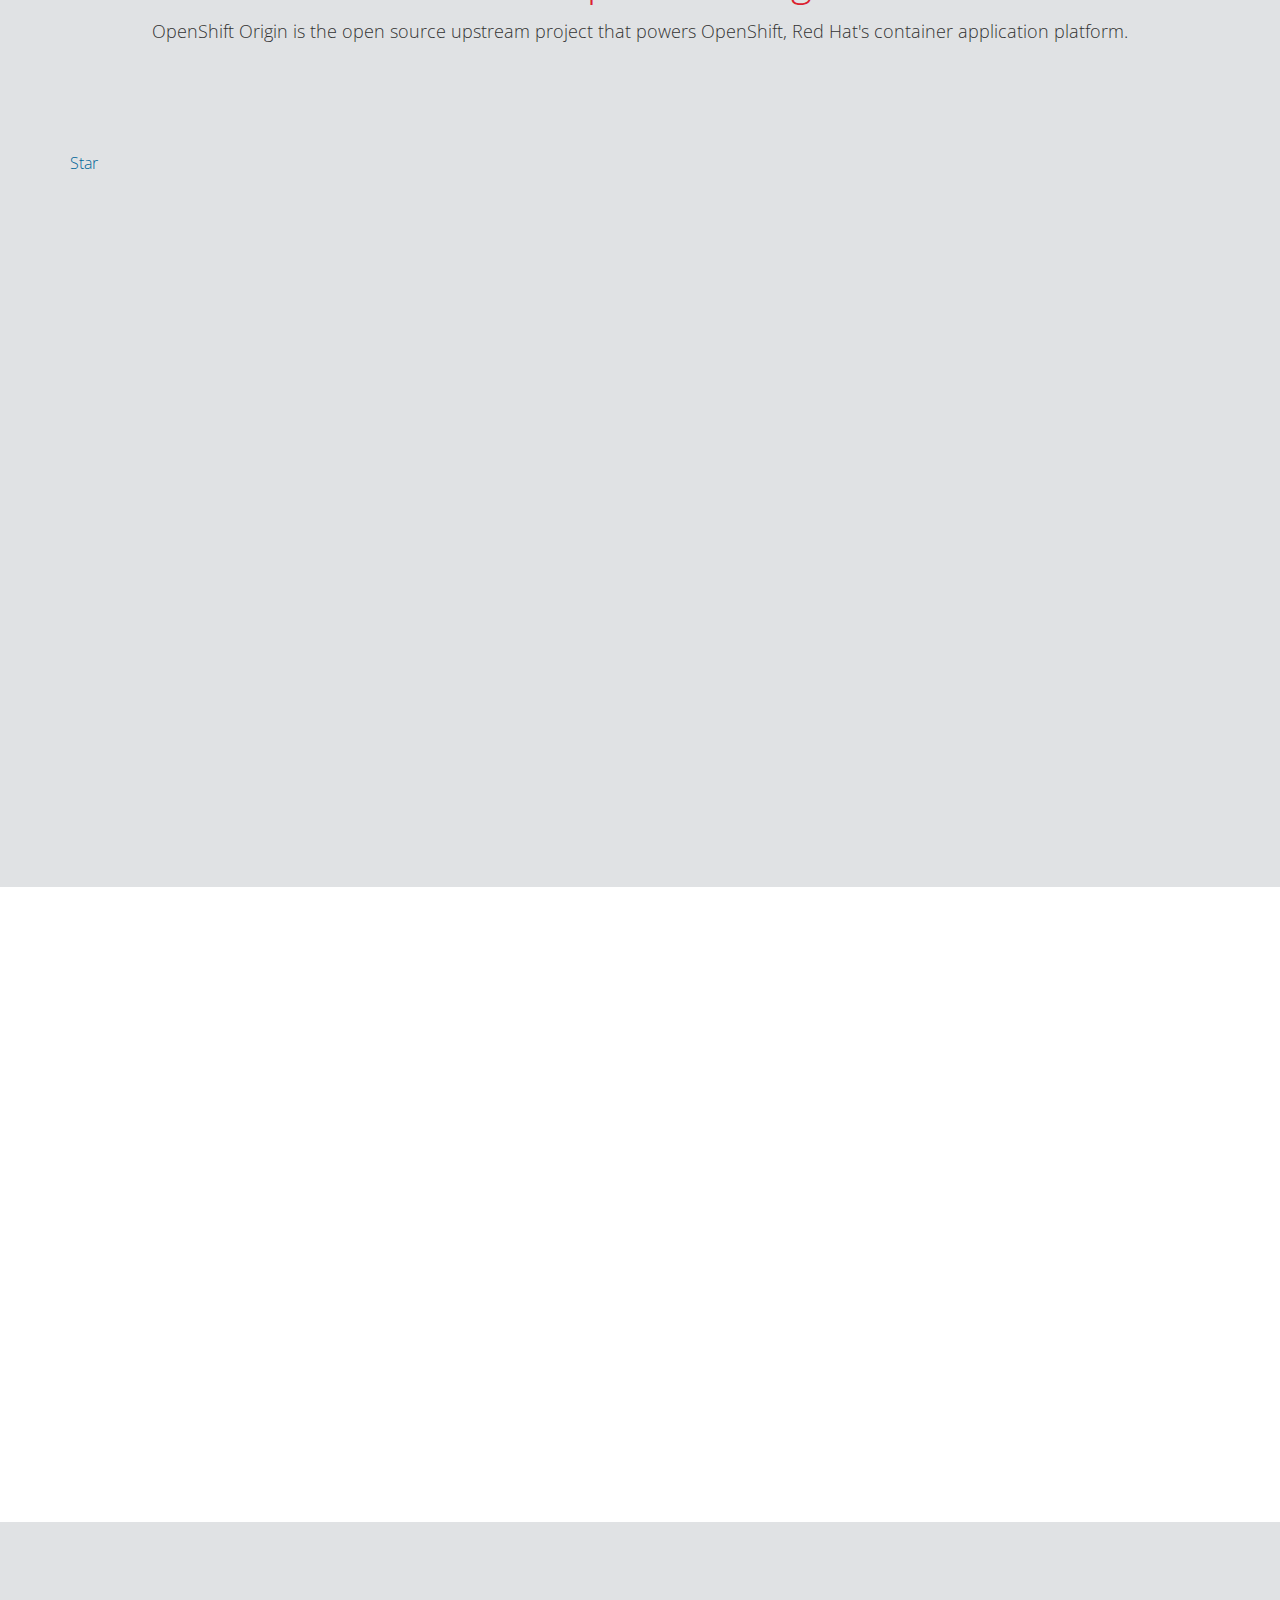
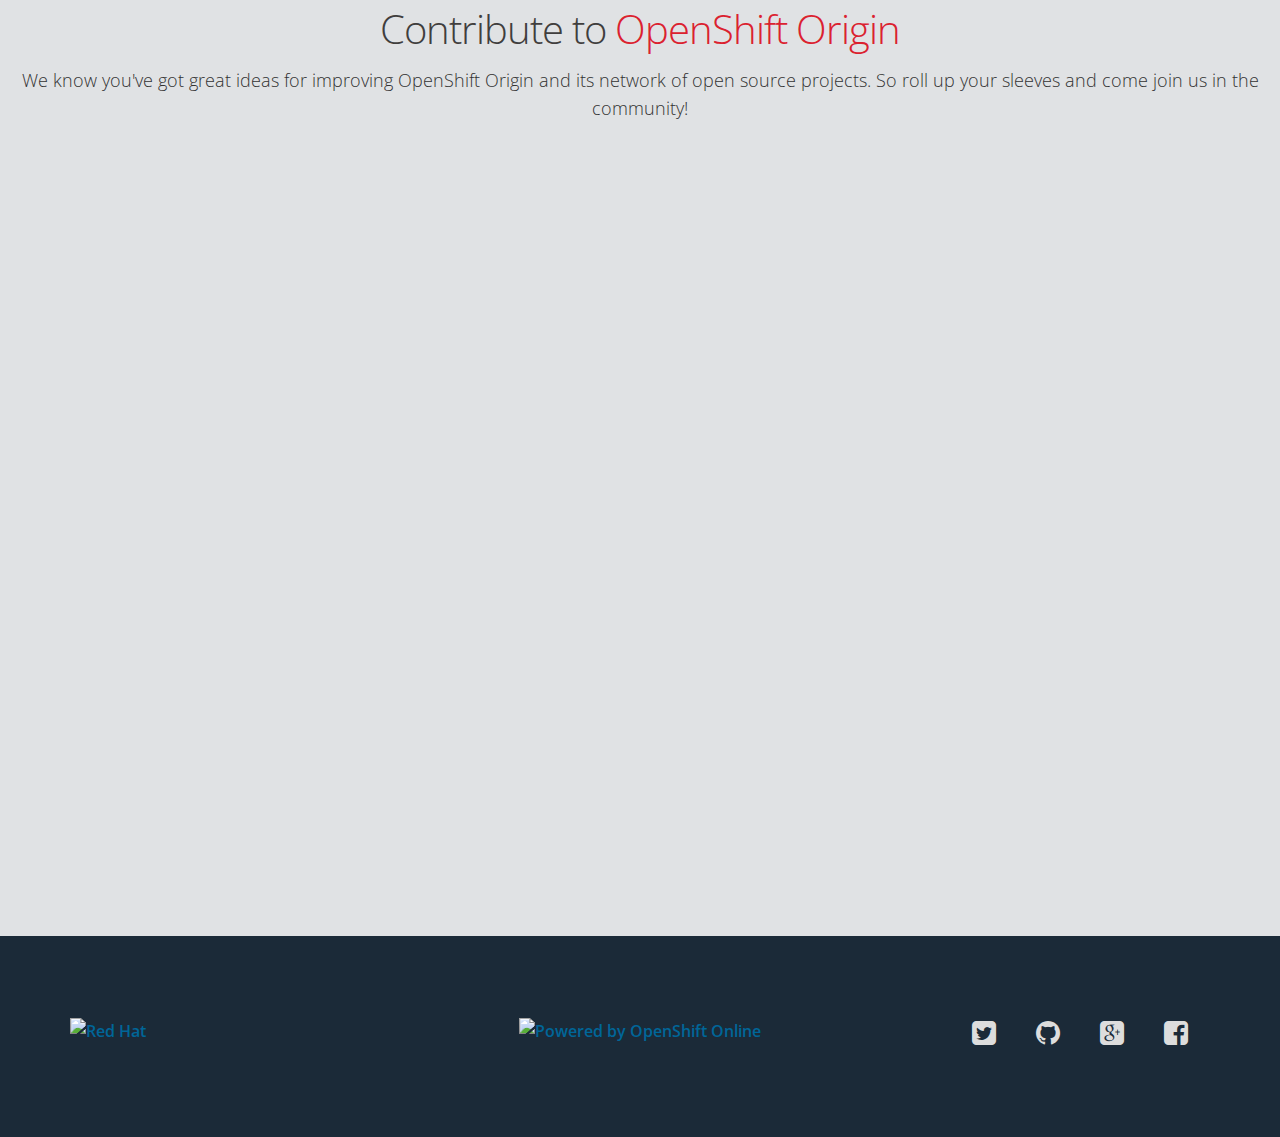
==== commit 5bf64b35: "Automated commit at 2017-03-17 16:05:00 UTC by middleman-deploy 1.0.0" ====
--- a/index.html
+++ b/index.html
@@ -45,7 +45,7 @@
       <nav class="col-md-12">
         <ul class="sf-menu" id="menu">
           <li>
-            <a href="#try">TRY ORIGIN</a>
+            <a href="/download.html">DOWNLOADS</a>
           </li>
           <li>
             <a href="#v3">WHAT IS ORIGIN?</a>
@@ -192,8 +192,8 @@
     <div class="container wow fadeInUp">
       <div class="row text-center">
         <div class="col-xs-2 col-sm-2 col-md-2 col-lg-2"></div>
-        <div class="col-xs-8 col-sm-8 col-md-8 col-lg-8">
-          <pre class="code">$ <a href="/download.html">oc</a> cluster up    <a id="get-started" href="https://github.com/openshift/origin/blob/master/docs/cluster_up_down.md" target="_blank">Get Started</a></pre>
+        <div class="col-xs-12 col-sm-10 col-md-8 col-lg-8">
+          <pre class="code">$ <a href="/download.html">oc</a> cluster up    <a id="get-started" class="code-button" href="https://github.com/openshift/origin/blob/master/docs/cluster_up_down.md" target="_blank">Get Started</a> <a target="_blank" class="code-button" href="/download.html">Get oc</a></pre>
         </div>
         <div class="col-xs-2 col-sm-2 col-md-2 col-lg-2"></div>
       </div>
@@ -207,24 +207,28 @@
   <div class="padding_bottom">
     <div class="container wow fadeInUp">
       <div class="row text-center">
-        <div class="col-xs-12 col-sm-4 col-md-4 col-lg-4">
-          <h2>Run Origin in a Container</h2>
-          <p>
-            Want to get started quickly and easily? Just <a href="https://docs.openshift.org/latest/getting_started/administrators.html#running-in-a-docker-container">run Origin in a Docker container</a> by itself.
-          </p>
-        </div>
-                <div class="col-xs-12 col-sm-4 col-md-4 col-lg-4">
-          <h2>Run the All-In-One VM with&nbsp;Minishift</h2>
-          <p>
-            Try out a fully functioning Origin instance with an integrated Docker registry, running locally on your machine with <a href="/minishift/">Minishift</a>.
-          </p>
-        </div>
-        <div class="col-xs-12 col-sm-4 col-md-4 col-lg-4">
+        <div class="col-sm-10 col-centered">
+          <div class="row">
+            <div class="col-xs-12 col-sm-6 col-md-6 col-lg-6">
+              <h2>Run Origin in a Container</h2>
+              <p>
+                Want to get started quickly and easily? Just <a href="https://docs.openshift.org/latest/getting_started/administrators.html#running-in-a-docker-container">run Origin in a Docker container</a> by itself.
+              </p>
+            </div>
+                    <div class="col-xs-12 col-sm-6 col-md-6 col-lg-6">
+              <h2>Run the All-In-One VM with&nbsp;Minishift</h2>
+              <p>
+                Try out a fully functioning Origin instance with an integrated Docker registry, running locally on your machine with <a href="/minishift/">Minishift</a>.
+              </p>
+            </div>
+          </div>
+        </div>
+        <!--<div class="col-xs-12 col-sm-4 col-md-4 col-lg-4">
           <h2>Download the Binary and&nbsp;Client Tools</h2>
           <p>
             Download OpenShift Origin <a href="/download.html#server-platforms">server binaries</a> and <a href="/download.html#oc-platforms">client tool binaries</a>.
           </p>
-        </div>
+        </div>-->
       </div>
     </div>
   </div>
--- a/css/style.css
+++ b/css/style.css
@@ -1 +1 @@
-@import url("bootstrap/bootstrap.css");@import url("bootstrap/bootstrap-theme.css");@import url("skins/theme-options.css");@import url("../js/fancybox/jquery.fancybox.css");@import url("carousel/owl.carousel.css");@import url("carousel/owl.theme.default.css");@import url("animations/animate.css");@import url("slide/revolution.css");@import url("../js/rs-plugin/css/settings.css");@import url("icons/font-awesome.min.css");@import url("gallery/grid.css");@import url("team/minislider.css");@import url("https://fonts.googleapis.com/css?family=Open+Sans:300italic,400italic,600italic,700italic,800italic,400,600,300,700,800");body{font-size:16px;font-family:'Open Sans', sans-serif;line-height:26px;color:#777;position:relative;font-weight:300;background-color:#fff}a{color:#43402f}a:hover{text-decoration:none;color:#43402f}p{margin:0 0 20px 0;padding:0;font-weight:300}h1{font-size:34px;line-height:44px}h2{font-size:30px;line-height:40px}h3{font-size:24px;line-height:34px}h4{font-size:20px;line-height:30px}h5{font-size:18px;line-height:28px}h6{font-size:14px;line-height:24px}h1,h2,h3,h4,h5,h6{font-weight:normal;padding:5px 0 15px 0;margin:0;color:#403e3d;font-family:'Open Sans', sans-serif}.style-light{background:#fff;background-color:#fff}.style-dark{color:#dedede !important;background:#232323;background-color:#232323}.style-dark .info_resalt,.style-dark .crumbs{color:#dedede !important;background:#161616;background-color:#161616}.style-dark .mi-slider nav a:hover,.style-dark .mi-slider nav a.mi-selected{color:#fff !important}.style-dark h1,.style-dark h2,.style-dark h3,.style-dark h4,.style-dark h5,.style-dark h6{color:#fff !important}.style-dark .borders{border-top:1px solid #444;border-bottom:1px solid #444}.style-dark .border_top{border-top:1px solid #444}.style-dark .border_bottom{border-bottom:1px solid #444}.style-dark .footer_top:before{border-top:30px solid #161616}.style-dark .info_title i.right,.style-dark .info_title i.left,.style-dark .opacy_bg_01 h3,.style-dark .opacy_bg_01 h1,.style-dark .opacy_bg_01 .btn{color:#444 !important}.style-dark .vertical_line{background:#444}.style-dark .vertical_line .circle_top,.style-dark .vertical_line .circle_bottom{background:#dedede}.style-dark .results i,.style-dark .results h2 span,.style-dark .btn,.style-dark a,.style-dark .item-team h4 span{color:#fff}.style-dark .info,.style-dark .info a,.style-dark .service-process h2,.style-dark .service-process em,.style-dark .opacy_bg_01,.style-dark .item_table ul,.style-dark .accordion-trigger{color:#666 !important}.style-dark .service-process .thumbnail:hover em,.style-dark .service-process .thumbnail:hover h2{color:#fff !important}.style-dark .entry-meta li a{color:#999}.style-dark .mi-slider nav a.mi-selected:after{border-top-color:transparent !important}.clearfix{width:1px;height:1px;display:block;clear:both;content:" , "}.alignleft{float:left}.alignright{float:right}.text_right{text-align:right}.text_left{text-align:left}.paddings{padding:70px 0}@media (max-width: 991px){.paddings{padding:70px 0 140px}}.padding-top{padding-top:70px}.padding_bottom{padding-bottom:70px}.padding-top-mini{padding-top:25px}.margin_top{margin-top:50px}.button{width:auto;border:0;color:#fff;margin:10px 0;-moz-border-radius:5px;-webkit-border-radius:5px;border-radius:5px;font-weight:300;padding:12px 25px;text-shadow:0 -1px 0 #ccc;-webkit-transition:0.3s all ease;-moz-transition:0.3s all ease;-o-transition:0.3s all ease;-ms-transition:0.3s all ease;transition:0.3s all ease}.button:hover{color:#fff;-webkit-transition:0.3s all ease;-moz-transition:0.3s all ease;-o-transition:0.3s all ease;-ms-transition:0.3s all ease;transition:0.3s all ease}.btn-primary{border:0 !important}.button i{padding-right:10px;color:#232323;font-size:25px}.heading-progress{padding:0 0 5px 0;font-weight:lighter}.important-info{text-align:center}.important-info h4{font-weight:lighter}.important-info a{margin:20px 10px}.pagination>li.active>a,.pagination>li.active>span{color:#fff !important}.pagination>.active>a{border-color:#ddd !important}div.show-grid [class*="col-md"]{-moz-border-radius:3px 3px 3px 3px;-webkit-border-radius:3px 3px 3px 3px;background-color:#43402f;opacity:0.5;margin-bottom:20px;color:#fff;border-radius:3px 3px 3px 3px;line-height:40px;min-height:40px;text-align:center}.fontawesome-icon-list div a{line-height:40px;padding:0 0 0 10px}.fontawesome-icon-list div:hover{background-color:#cdcdcd}.fontawesome-icon-list div:hover i{font-size:28px}.fontawesome-icon-list div i{padding-right:10px}ul li,ol li{line-height:30px}dl,dt{padding-bottom:10px}footer ul{padding:0}.carousel-portfolio,.carousel-sponsors,.carousel-single,.list,.tp-banner ul{list-style:none;padding:0}.list li i{padding-right:6px}.bout-us-image{margin:0 auto;width:60%;margin-bottom:80px;text-align:center}.simple-title{text-align:center;margin-bottom:60px}.simple-title h2{padding:0;font-size:40px;letter-spacing:-1px;line-height:1.1;font-family:'Open Sans', sans-serif;font-weight:lighter}.info_title{position:relative;overflow:hidden}.info_title i.right{position:absolute;right:10%;top:40%;font-size:15em;color:#e5e5e5;z-index:0}.info_title i.left{position:absolute;left:10%;top:15%;font-size:15em;color:#e5e5e5;z-index:0}.vertical_line{width:1px;background:#dedede;margin:0 auto;height:100px;position:relative}.vertical_line .circle_top{width:8px;height:8px;border-radius:50%;background:#666;position:absolute;top:0;left:-3.5px}.vertical_line .circle_bottom{width:8px;height:8px;border-radius:50%;background:#666;position:absolute;bottom:0;left:-3.5px}.info_vertical{text-align:center;margin:0 auto;z-index:1;position:relative}.info_vertical h1{font-size:40px;letter-spacing:-1px;line-height:1.1;font-weight:lighter;font-family:'Open Sans', sans-serif;width:85%;margin:0 auto}.info_vertical p{font-size:18px;line-height:28px;font-weight:lighter;width:100%}.info_vertical h2{padding:10px 0 10px 0}.service-process{background-image:url('../img/img-theme/service-bg.png');background-repeat:no-repeat;overflow:auto;background-size:100% auto;background-position:center center}.service-process a{color:#5c5c5c}@media (max-width: 979px){.service-process{background-image:none}}.service-process .thumbnail,.service-process .thumbnail:hover{border:0 none;-webkit-box-shadow:none;-moz-box-shadow:none;box-shadow:none}.service-process .thumbnail{background:transparent;margin:0 auto 20px auto}.caption-head{height:200px;width:200px;overflow:hidden;margin:0 auto 20px auto;background-color:#fff;border:6px solid #e6e6e6;-webkit-border-radius:500px;-moz-border-radius:500px;border-radius:500px;-webkit-transition:background-color .3s ease;-moz-transition:background-color .3s ease;-o-transition:background-color .3s ease;transition:background-color 0.3s ease}h2.caption-title{font-size:20px;font-weight:lighter}.caption-head .caption-icon{display:block;margin-top:35px}.caption-head .caption-icon:hover,.caption-head .caption-title:hover{cursor:pointer}.caption-head:hover{cursor:pointer;-webkit-transition:background-color .3s ease;-moz-transition:background-color .3s ease;-o-transition:background-color .3s ease;transition:background-color 0.3s ease}.caption-head:hover>.caption-icon{color:#fff;-webkit-animation:slideFromBottom 300ms ease;-moz-animation:slideFromBottom 300ms ease;-o-animation:slideFromBottom 300ms ease;animation:slideFromBottom 300ms ease}.caption-head:hover>.caption-title{color:#fff;-webkit-animation:slideFromBottom 500ms ease;-moz-animation:slideFromBottom 500ms ease;-o-animation:slideFromBottom 500ms ease;animation:slideFromBottom 500ms ease}.icon-big{font-size:70px;line-height:66px}@-webkit-keyframes slideFromBottom{from{-webkit-transform:translateY(150%) scale(0.5);opacity:0}to{-webkit-transform:translateY(0%) scale(1);opacity:1}}@-moz-keyframes slideFromBottom{from{-moz-transform:translateY(150%) scale(0.5);opacity:0}to{-moz-transform:translateY(0%) scale(1);opacity:1}}@-ms-keyframes slideFromBottom{from{-ms-transform:translateY(150%) scale(0.5);opacity:0}to{-ms-transform:translateY(0%) scale(1);opacity:1}}.single_services p{max-width:750px;margin:0 auto}.service-01{text-align:center}.service-01 .head-service-01 i{font-size:40px;font-weight:lighter}.info_skin_base .service-01 .head-service-01 i{color:#fff !important}.info_skin_base h1 span{color:#fff !important}.service-01 .caption-service-01 h3{font-weight:lighter;padding:10px 0}.service-02{margin:20px 0}.service-02 .head-service-02{margin-bottom:15px}.service-02 .head-service-02 i{font-size:25px;line-height:45px;float:left;margin-right:20px;font-weight:lighter;width:45px;height:45px;-moz-border-radius:6px;-webkit-border-radius:6px;border-radius:6px;color:#fff;text-align:center}.service-02 h3{font-weight:lighter;display:inline;font-size:20px;padding:0;line-height:30px}.service-02 h3 span{font-weight:lighter;display:block;font-size:14px;padding:0;line-height:20px}.hot-features img{margin-top:12px;margin-bottom:-50px}.info_skin_base .service-02 .head-service-02 i{background-color:#fff !important;color:#232323 !important}.info_skin_base .service-02 h3 span{color:#fff !important}.results{padding-top:13%;text-align:center;position:relative}.results.results-mini-top{padding-top:50px}.results.results-no-top{padding:0}.arrow_results{position:absolute;width:92px;right:-90px;top:20px;height:32px}.results h2{font-size:23px;padding:0;border-bottom:1px solid #cdcdcd;padding-bottom:5px;margin-bottom:5px}.results h2 span{color:#222;float:right;margin-right:-10%;font-size:24px}.results i{font-size:25px;color:#222}.results h5{font-size:14px;line-height:20px}.opacy_bg_02 .results i,.opacy_bg_02 .results h2 span,.opacy_bg_02 .btn{color:#fff}#toTop{display:none;text-decoration:none;position:fixed;bottom:10px;right:10px;overflow:hidden;width:51px;height:51px;border:none;text-indent:100%;background:url("../img/img-theme/ui.totop.png") no-repeat left top}#toTopHover{background:url("../img/img-theme/ui.totop.png") no-repeat left -51px;width:51px;height:51px;display:block;overflow:hidden;float:left;opacity:0;-moz-opacity:0}#toTop:active,#toTop:focus{outline:none}header{overflow:hidden;position:relative}header .container{position:relative}.slide{padding:0;background:transparent;overflow:hidden}.section_title{padding:125px 0 40px 0;overflow:visible}.section_title h1{color:#fff;padding:0}.section_title p{color:#fff;text-align:right;padding-top:5px}.section_title-02{padding:145px 0 80px 0;overflow:visible;background-color:#1c1c1c}.section_title-02 h1{color:#fff;font-size:40px;padding:0}.section_title-02 p{color:#ddd;padding-top:15px}.section_title-03{overflow:visible;background-color:#1c1c1c}.section_title-03 .opacy_bg_02{padding:180px 0 130px 0}.section_title-03 h1{color:#fff;font-size:40px;padding:0}.section_title-03 p{color:#ddd;padding-top:15px}.crumbs{background:#f7f5f2;padding:10px 20px}.crumbs ul{padding:0;margin:0;list-style:none}.crumbs ul li{display:inline-block;padding-right:12px;line-height:20px;font-weight:400;font-size:15px}.crumbs ul li a:hover{text-decoration:underline}.logo img{max-width:100%}.nav_logo{width:100%;z-index:999;padding:20px 0;background:#232323;background:rgba(17,17,17,0.92)}.sticky-wrapper{position:fixed;z-index:999;width:100%;top:0}.layout-boxed .nav_logo,.layout-boxed-margin .nav_logo,.layout-boxed .carousel-testimonials,.layout-boxed-margin .carousel-testimonials{max-width:1230px}.layout-boxed-margin .sticky-wrapper{position:absolute;z-index:999}.layout-boxed .name,.layout-boxed-mamrgin .name{padding-right:8%}.layout-boxed .job,.layout-boxed-mamrgin .job{padding-left:8%}.tinynav{display:none}.sf-menu{margin:0;float:right;padding-top:7px}.sf-menu ul{position:absolute;list-style:none;top:-999em;width:150px;padding:0;display:none}.sf-menu>li{position:relative;float:left;list-style:none;line-height:20px;margin:0 40px 15px 0}.sf-menu>li:last-child{margin:0}.sf-menu>li>a{text-decoration:none;display:block;font-size:15px;font-weight:lighter;color:#fff}.sf-menu li:hover ul,.sf-menu li.sfHover ul{top:44px;left:0;z-index:999}.sf-menu li:hover li ul,ul.sf-menu li.sfHover li ul{top:-999em}.sf-menu li.current,.sf-menu li:hover,.sf-menu li.sfHover{text-decoration:none}.sf-menu li li a{display:block;margin:0;position:relative;text-decoration:none;font-size:12px;line-height:16px;color:#fff;overflow:hidden;padding:12px 15px;background:#232323;background:rgba(17,17,17,0.9);-webkit-transition:0.3s all ease;-moz-transition:0.3s all ease;-o-transition:0.3s all ease;-ms-transition:0.3s all ease;transition:0.3s all ease}.sf-menu li li{float:none;position:relative}.sf-menu li li a:hover{color:#fff;-webkit-transition:0.3s all ease;-moz-transition:0.3s all ease;-o-transition:0.3s all ease;-ms-transition:0.3s all ease;transition:0.3s all ease}.sf-menu li li:hover ul,ul.sf-menu li li.sfHover ul{left:150px;top:0}.content_info{position:relative;width:100%;overflow:hidden}.info_resalt{background:#f5f5f5;padding:70px 0}.info_resalt.no-bottom{padding-bottom:0}.info_dark{background-color:#191919;background:#191919;color:#dedede !important}.info_dark h1,.opacy_bg_02 h1,.opacy_bg_03 h1,.opacy_bg_04 h1,.info_dark h2,.opacy_bg_02 h2,.opacy_bg_03 h2,.opacy_bg_04 h2,.info_dark h3,.opacy_bg_02 h3,.opacy_bg_03 h3,.opacy_bg_04 h3,.info_dark h4,.opacy_bg_02 h4,.opacy_bg_03 h4,.opacy_bg_04 h4,.info_dark h5,.opacy_bg_02 h5,.opacy_bg_03 h5,.opacy_bg_04 h5,.info_dark h6,.opacy_bg_02 h6,.opacy_bg_03 h6,.opacy_bg_04 h6,.info_dark i,.info_dark span{color:#fff !important}.borders{border-top:1px solid #eee;border-bottom:1px solid #eee}.border_top{border-top:1px solid #eee}.border_bottom{border-bottom:1px solid #eee}.image_01_parallax{background:url("../img/parallax/1.jpg")}.image_02_parallax{background:url("../img/parallax/2.jpg")}.image_03_parallax{background:url("../img/parallax/3.jpg")}.image_04_parallax{background:url("../img/parallax/4.jpg")}.image_05_parallax{background:url("../img/parallax/5.jpg")}.image_06_parallax{background:url("../img/parallax/commons-full.jpg")}.bg_parallax{margin:0 auto;padding:0;position:absolute;z-index:0;left:0;right:0;width:100%;height:100%;-webkit-background-size:cover;-moz-background-size:cover;background-size:cover;background-attachment:fixed;background-repeat:repeat-y;background-position:0 50%;-webkit-transition:none;-moz-transition:none;-ms-transition:none;-o-transition:none;transition:none}.opacy_bg_01{bottom:0px;left:0;width:100%;position:relative;height:auto;z-index:2;background:rgba(255,255,255,0.8)}.opacy_bg_02{bottom:0px;left:0;color:#dedede !important;width:100%;position:relative;height:auto;z-index:2;background:rgba(0,0,0,0.7)}.opacy_bg_02 .caption-head{color:#5c5c5c !important}.opacy_bg_02 .caption-head h2{color:#232323 !important}.opacy_bg_03{bottom:0px;left:0;color:#dedede !important;width:100%;position:relative;height:auto;z-index:2}.opacy_bg_04{bottom:0px;left:0;width:100%;color:#dedede !important;position:relative;height:auto;z-index:2}.info_skin_base,.info_skin_base .simple-title span{color:#fff !important}.info_skin_base .owl-theme .owl-dots .owl-dot.active span,.info_skin_base .owl-theme .owl-dots .owl-dot:hover span{background:#fff !important;background-color:#fff !important}.bg_video{position:absolute;top:0;left:0;min-width:100%}.carousel-portfolio li img{width:100%;margin:0}.carousel-portfolio li{padding:5px;background:#fff;border:solid 1px #cdcdcd;text-align:left}.carousel-portfolio li .hover{position:relative;overflow:hidden}.carousel-portfolio li .info{padding:5px 2px;font-size:14px}.carousel-portfolio li .info i{float:right;padding:5px 2px;color:#333;font-size:15px}.overlay{position:absolute;left:0;top:-400px;width:100%;height:100%;z-index:1;-webkit-transition:0.3s all ease;-moz-transition:0.3s all ease;-o-transition:0.3s all ease;-ms-transition:0.3s all ease;transition:0.3s all ease}.carousel-portfolio li:hover .overlay{top:0;cursor:pointer;-webkit-transition:0.3s all ease;-moz-transition:0.3s all ease;-o-transition:0.3s all ease;-ms-transition:0.3s all ease;transition:0.3s all ease}.portfolioFilter{display:table;margin:0 auto;margin-bottom:50px;border-bottom:1px solid #cdcdcd;border-top:1px solid #cdcdcd;padding:10px 0}.portfolioFilter a{list-style:none;float:left;padding:0 35px;display:inline-block;text-align:center;font-weight:normal;font-size:15px}.isotope-item{z-index:2}.isotope-hidden.isotope-item{z-index:1}.isotope,.isotope .isotope-item{-webkit-transition-duration:0.8s;-moz-transition-duration:0.8s;transition-duration:0.8s}.isotope{-webkit-transition-property:height, width;-moz-transition-property:height, width;transition-property:height, width}.isotope .isotope-item{-webkit-transition-property:-webkit-transform, opacity;-moz-transition-property:-moz-transform, opacity;transition-property:transform, opacity}#portfolio-list{margin:0;list-style:none}.item-work img{width:100%}.item-work{padding:5px;background:#fff;border:solid 1px #cdcdcd;text-align:left;margin-bottom:30px}.item-work .hover{position:relative;overflow:hidden}.item-work .info{padding:12px 2px 6px 2px;font-size:14px}.item-work .info i{float:right;padding:5px 2px 5px 10px;color:#333;font-size:15px}.item-work:hover .overlay{top:0;cursor:pointer;-webkit-transition:0.3s all ease;-moz-transition:0.3s all ease;-o-transition:0.3s all ease;-ms-transition:0.3s all ease;transition:0.3s all ease}.technologies{margin:30px 0 35px 0}.technologies i{font-size:28px;margin-right:18px;color:#403e3d}.carousel-single{overflow:hidden}.carousel-single li{overflow:hidden;max-height:450px}.page-error{max-width:80%;margin:0 auto;text-align:center}.page-error h1{font-size:140px;line-height:140px}.page-error h1 i{font-size:200px;line-height:190px}.page-error hr.tall{margin:20px 0 30px 0}.accordion-trigger h3{margin:0 10px}.accordion-trigger{text-decoration:none;padding:10px 10px 10px 25px;margin:0 0 15px 0;cursor:pointer;border:1px solid #f0f0f0;background:#f9f9f9 url("../img/img-theme/toggle.png") no-repeat right 14px;-webkit-transition:all .1s linear;-moz-transition:all .1s linear;-o-transition:all .1s linear;transition:all .1s linear}.accordion-trigger i{padding-right:10px;font-size:18px}.accordion-trigger:hover{-webkit-transition:all .1s linear;-moz-transition:all .1s linear;-o-transition:all .1s linear;transition:all .1s linear}.accordion-trigger.active,.accordion-trigger:hover{color:#fff;background:#999 url("../img/img-theme/toggle.png") no-repeat right -69px}.accordion-container{padding:10px 0}.accordion-container p{margin:0 0 10px 0}footer{background-color:#1C1C1C;padding:80px 0;color:#fff;font-weight:600;position:relative}.footer_top:before{-webkit-transition-duration:0.3s;content:'';right:50%;margin-right:-30px;border-top:30px solid #f7f5f2;top:0;position:absolute;z-index:999;border-left:30px solid transparent;border-right:30px solid transparent}footer p{margin:0;font-weight:lighter;font-size:15px}footer h3{font-size:18px;color:#fff;margin-bottom:30px;padding-bottom:10px;border-bottom:1px solid #2c2c2c}footer ul{margin:0;list-style:none}footer ul li{line-height:40px;font-weight:normal}footer ul li a{color:#ddd}footer ul li a:hover{color:#fff}.twitts ul{overflow:hidden}.twitts ul li{line-height:25px;font-size:14px}.newsletterForm .input-group{margin-top:25px}.newsletterForm input{height:40px}.newsletterForm .btn{border:0;font-size:16px;height:40px;border-radius:0 3px 3px 0;font-weight:300;background-image:none !important}footer li i{padding-right:10px}.coopring{background:#fff;color:#222;padding:20px 0;text-align:center;font-weight:bold}.social li{-webkit-transition:0.2s all ease;-moz-transition:0.2s all ease;-o-transition:0.2s all ease;-ms-transition:0.2s all ease;transition:0.2s all ease}.social li span{background:#555;margin-right:15px;-webkit-transition:0.2s all ease;-moz-transition:0.2s all ease;-o-transition:0.2s all ease;-ms-transition:0.2s all ease;transition:0.2s all ease}.social li span i{text-align:center;padding:3px;width:25px;height:25px;color:#fff}.social li:hover{margin-left:5px;-webkit-transition:0.2s all ease;-moz-transition:0.2s all ease;-o-transition:0.2s all ease;-ms-transition:0.2s all ease;transition:0.2s all ease}.social li:hover span{-webkit-transition:0.2s all ease;-moz-transition:0.2s all ease;-o-transition:0.2s all ease;-ms-transition:0.2s all ease;transition:0.2s all ease}.social li:hover span i{color:#fff !important}.social .facebook:hover span{background:#3B5998}.social .twitter:hover span{background:#3C8FC9}.social .linkedin:hover span{background:#3399CC}.social .github:hover span{background:#000}.map_area iframe{width:100%;height:250px;border:0}.map_area-02 iframe{width:100%;height:450px;border:0}#form input{width:85%;height:35px;margin-bottom:20px;border:1px solid #dedede;padding:5px 10px;font-size:14px}#form textarea{width:95%;height:150px;font-size:14px;padding:5px 10px;border:1px solid #dedede}#form .button{width:auto;height:auto}#form #result{font-size:bold}address{line-height:35px}address strong{padding-right:3px}address i{padding-right:10px}.carousel-testimonials{list-style:none;margin:0;padding:0;position:relative}.carousel-testimonials li{position:relative}.carousel-testimonials .image-testimonials{width:160px;margin:0 auto;height:150px;border-radius:50%;position:relative;overflow:hidden;z-index:2}.carousel-testimonials .image-testimonials img{width:160px;height:150px;margin-top:-3px;margin-left:-3px;border-radius:50%;z-index:1}.carousel-testimonials .head-testimonials{width:160px;margin:0 auto;height:150px;border-radius:50%;position:relative}.carousel-testimonials .head-testimonials:before{-webkit-transition-duration:0.3s;content:'';right:50%;margin-right:-20px;bottom:-16px;position:absolute;z-index:999;border-left:20px solid transparent;border-right:20px solid transparent}.name{border-top:1px solid #999;border-bottom:1px solid #999;padding:20px 5% 20px 0;width:50%;position:absolute;left:0;top:17%;text-align:right}.job{border-top:1px solid #999;border-bottom:1px solid #999;padding:20px 0 20px 5%;width:50%;position:absolute;right:0;top:17%;text-align:left}.carousel-testimonials p{margin:0 auto;max-width:50%;text-align:center;margin-top:25px}.carousel-testimonials h3{padding:0;color:#222}.item_table{border-radius:4px;border:solid 1px #cdcdcd;background-color:#fff;padding-bottom:30px;margin-bottom:30px;text-align:center;-webkit-transition:0.3s all ease;-moz-transition:0.3s all ease;-o-transition:0.3s all ease;-ms-transition:0.3s all ease;transition:0.3s all ease}.item_table:hover{margin-top:-5px;-webkit-transition:0.3s all ease;-moz-transition:0.3s all ease;-o-transition:0.3s all ease;-ms-transition:0.3s all ease;transition:0.3s all ease}.head_table{color:#fff;background-color:#1C1C1C;position:relative;z-index:5;padding:10px 0;text-align:center}.head_table h1{color:#fff;margin:0;font-weight:lighter;font-size:25px;line-height:35px;padding:10px 0;border-bottom:1px solid #666}.head_table h2{font-size:30px;margin:0;font-weight:lighter;padding:10px 0 0 0}.head_table h2 span{font-size:14px;color:#fff}.head_table h5{margin:0;font-weight:lighter;padding:0;color:#fff;padding-bottom:10px}.arrow_table{position:absolute;z-index:-1;background-repeat:repeat-x;bottom:-28px;height:32px;width:100%;left:0}.item_table .color{background-color:#f9f9f9}.item_table ul{margin:30px 0;padding:0}.item_table ul li{list-style:none;border-top:1px solid #eee;line-height:40px;text-align:center;padding:5px 0}.item_table ul li i{color:#555;padding-right:5px}.item_table ul li:last-child{border-bottom:1px solid #ddd}.promotion_table{margin-top:-40px}.promotion_table:hover{margin-top:-40px}.promotion_table .head_table{color:#fff;position:relative;z-index:5;text-align:center}.promotion_table .head_table h2{color:#232323 !important}.post{text-align:center;width:60%;max-width:960px;margin:0 auto}.post img,.post iframe{margin-top:20px}.post .post-meta{font-size:0.9em;margin-bottom:12px}.post .post-meta>span{display:inline-block;padding-right:8px}.post .post-meta>.btn{margin:22px 0 0 0}.carousel.slide{max-width:600px;margin:0 auto}.comment .img-circle{margin:0;width:100%}.comment .title_comment{padding:15px 0;border-bottom:1px solid #cdcdcd;margin-bottom:12px}.comment .title_comment span a{float:right}.comment .social,.info-me .social{padding:0;list-style:none}.comment .social li,.info-me .social li{display:inline-block;margin:0 5px 10px 0}.comment .social li span,.info-me .social li span{padding:5px;color:#fff}.comment .social li:hover,.info-me .social li:hover{margin-left:0}.form_comment input,.form_comment textarea{width:100%;border:1px solid #dedede;height:38px;padding:10px;margin-bottom:20px}.form_comment textarea{height:200px;margin-bottom:0}.form_comment .button{width:auto;height:auto}aside{margin-bottom:30px}aside .search input{height:35px}aside .search .btn{height:35px;border:0}.blog-content{margin:0 auto;margin-bottom:60px;font-size:14px}.entry-header{margin-bottom:16px;position:relative}.blog-image{overflow:hidden;position:relative}.blog-image img{width:100%}.more-link{left:0;top:0;height:100%;position:absolute;width:100%;background-color:transparent;opacity:0;-webkit-transition:all 0.5s ease-in-out;-moz-transition:all 0.5s ease-in-out;-ms-transition:all 0.5s ease-in-out;-o-transition:all 0.5s ease-in-out;transition:all 0.5s ease-in-out}.blog-content:hover .more-link{background-color:#232323;opacity:0.9}.more-link a{border-radius:50%;height:50px;width:50px;left:50%;line-height:50px;margin-left:-25px;margin-top:-25px;position:absolute;text-align:center;top:50%;opacity:0}.blog-content:hover .more-link a{opacity:1}.post-date{left:-15px;top:-15px;color:#fff;font-size:36px;width:100px;text-align:center;height:100px;position:absolute;text-align:center}.post-date h3{color:#fff;padding-top:18px;line-height:30px;font-weight:lighter}.post-date span{display:block;font-size:20px}.entry-meta{padding:0}.entry-meta li{display:inline-block;margin-right:5px}.entry-meta li a{color:#666}.entry-title{font-weight:lighter;padding-bottom:0;font-size:20px}.item-team img{width:50%;hieght:50%}.item-team h4{padding:5px 0 0 0}.item-team h4 span{display:block;font-size:16px;color:#232323}.item-team p{margin:0;font-size:14px;line-height:23px}.info-me h2 span{display:block;font-size:16px}.code{background:#122637;color:#fff;font-size:20pt}#get-started{display:inline-block;vertical-align:center;background:#ee2d31;color:#fff;text-align:center;font-size:14px;line-height:20px;font-weight:700;text-transform:uppercase;letter-spacing:normal;padding:15px 19px;text-decoration:none;transition:all .3s ease-in-out}#get-started:hover{opacity:0.8}+@import url("bootstrap/bootstrap.css");@import url("bootstrap/bootstrap-theme.css");@import url("skins/theme-options.css");@import url("../js/fancybox/jquery.fancybox.css");@import url("carousel/owl.carousel.css");@import url("carousel/owl.theme.default.css");@import url("animations/animate.css");@import url("slide/revolution.css");@import url("../js/rs-plugin/css/settings.css");@import url("icons/font-awesome.min.css");@import url("gallery/grid.css");@import url("team/minislider.css");@import url("https://fonts.googleapis.com/css?family=Open+Sans:300italic,400italic,600italic,700italic,800italic,400,600,300,700,800");body{font-size:16px;font-family:'Open Sans', sans-serif;line-height:26px;color:#777;position:relative;font-weight:300;background-color:#fff}a{color:#43402f}a:hover{text-decoration:none;color:#43402f}p{margin:0 0 20px 0;padding:0;font-weight:300}h1{font-size:34px;line-height:44px}h2{font-size:30px;line-height:40px}h3{font-size:24px;line-height:34px}h4{font-size:20px;line-height:30px}h5{font-size:18px;line-height:28px}h6{font-size:14px;line-height:24px}h1,h2,h3,h4,h5,h6{font-weight:normal;padding:5px 0 15px 0;margin:0;color:#403e3d;font-family:'Open Sans', sans-serif}.style-light{background:#fff;background-color:#fff}.style-dark{color:#dedede !important;background:#232323;background-color:#232323}.style-dark .info_resalt,.style-dark .crumbs{color:#dedede !important;background:#161616;background-color:#161616}.style-dark .mi-slider nav a:hover,.style-dark .mi-slider nav a.mi-selected{color:#fff !important}.style-dark h1,.style-dark h2,.style-dark h3,.style-dark h4,.style-dark h5,.style-dark h6{color:#fff !important}.style-dark .borders{border-top:1px solid #444;border-bottom:1px solid #444}.style-dark .border_top{border-top:1px solid #444}.style-dark .border_bottom{border-bottom:1px solid #444}.style-dark .footer_top:before{border-top:30px solid #161616}.style-dark .info_title i.right,.style-dark .info_title i.left,.style-dark .opacy_bg_01 h3,.style-dark .opacy_bg_01 h1,.style-dark .opacy_bg_01 .btn{color:#444 !important}.style-dark .vertical_line{background:#444}.style-dark .vertical_line .circle_top,.style-dark .vertical_line .circle_bottom{background:#dedede}.style-dark .results i,.style-dark .results h2 span,.style-dark .btn,.style-dark a,.style-dark .item-team h4 span{color:#fff}.style-dark .info,.style-dark .info a,.style-dark .service-process h2,.style-dark .service-process em,.style-dark .opacy_bg_01,.style-dark .item_table ul,.style-dark .accordion-trigger{color:#666 !important}.style-dark .service-process .thumbnail:hover em,.style-dark .service-process .thumbnail:hover h2{color:#fff !important}.style-dark .entry-meta li a{color:#999}.style-dark .mi-slider nav a.mi-selected:after{border-top-color:transparent !important}.clearfix{width:1px;height:1px;display:block;clear:both;content:" , "}.alignleft{float:left}.alignright{float:right}.text_right{text-align:right}.text_left{text-align:left}.paddings{padding:70px 0}@media (max-width: 991px){.paddings{padding:70px 0 140px}}.padding-top{padding-top:70px}.padding_bottom{padding-bottom:70px}.padding-top-mini{padding-top:25px}.margin_top{margin-top:50px}.button{width:auto;border:0;color:#fff;margin:10px 0;-moz-border-radius:5px;-webkit-border-radius:5px;border-radius:5px;font-weight:300;padding:12px 25px;text-shadow:0 -1px 0 #ccc;-webkit-transition:0.3s all ease;-moz-transition:0.3s all ease;-o-transition:0.3s all ease;-ms-transition:0.3s all ease;transition:0.3s all ease}.button:hover{color:#fff;-webkit-transition:0.3s all ease;-moz-transition:0.3s all ease;-o-transition:0.3s all ease;-ms-transition:0.3s all ease;transition:0.3s all ease}.btn-primary{border:0 !important}.button i{padding-right:10px;color:#232323;font-size:25px}.heading-progress{padding:0 0 5px 0;font-weight:lighter}.important-info{text-align:center}.important-info h4{font-weight:lighter}.important-info a{margin:20px 10px}.pagination>li.active>a,.pagination>li.active>span{color:#fff !important}.pagination>.active>a{border-color:#ddd !important}div.show-grid [class*="col-md"]{-moz-border-radius:3px 3px 3px 3px;-webkit-border-radius:3px 3px 3px 3px;background-color:#43402f;opacity:0.5;margin-bottom:20px;color:#fff;border-radius:3px 3px 3px 3px;line-height:40px;min-height:40px;text-align:center}.fontawesome-icon-list div a{line-height:40px;padding:0 0 0 10px}.fontawesome-icon-list div:hover{background-color:#cdcdcd}.fontawesome-icon-list div:hover i{font-size:28px}.fontawesome-icon-list div i{padding-right:10px}ul li,ol li{line-height:30px}dl,dt{padding-bottom:10px}footer ul{padding:0}.carousel-portfolio,.carousel-sponsors,.carousel-single,.list,.tp-banner ul{list-style:none;padding:0}.list li i{padding-right:6px}.bout-us-image{margin:0 auto;width:60%;margin-bottom:80px;text-align:center}.simple-title{text-align:center;margin-bottom:60px}.simple-title h2{padding:0;font-size:40px;letter-spacing:-1px;line-height:1.1;font-family:'Open Sans', sans-serif;font-weight:lighter}.info_title{position:relative;overflow:hidden}.info_title i.right{position:absolute;right:10%;top:40%;font-size:15em;color:#e5e5e5;z-index:0}.info_title i.left{position:absolute;left:10%;top:15%;font-size:15em;color:#e5e5e5;z-index:0}.vertical_line{width:1px;background:#dedede;margin:0 auto;height:100px;position:relative}.vertical_line .circle_top{width:8px;height:8px;border-radius:50%;background:#666;position:absolute;top:0;left:-3.5px}.vertical_line .circle_bottom{width:8px;height:8px;border-radius:50%;background:#666;position:absolute;bottom:0;left:-3.5px}.info_vertical{text-align:center;margin:0 auto;z-index:1;position:relative}.info_vertical h1{font-size:40px;letter-spacing:-1px;line-height:1.1;font-weight:lighter;font-family:'Open Sans', sans-serif;width:85%;margin:0 auto}.info_vertical p{font-size:18px;line-height:28px;font-weight:lighter;width:100%}.info_vertical h2{padding:10px 0 10px 0}.service-process{background-image:url('../img/img-theme/service-bg.png');background-repeat:no-repeat;overflow:auto;background-size:100% auto;background-position:center center}.service-process a{color:#5c5c5c}@media (max-width: 979px){.service-process{background-image:none}}.service-process .thumbnail,.service-process .thumbnail:hover{border:0 none;-webkit-box-shadow:none;-moz-box-shadow:none;box-shadow:none}.service-process .thumbnail{background:transparent;margin:0 auto 20px auto}.caption-head{height:200px;width:200px;overflow:hidden;margin:0 auto 20px auto;background-color:#fff;border:6px solid #e6e6e6;-webkit-border-radius:500px;-moz-border-radius:500px;border-radius:500px;-webkit-transition:background-color .3s ease;-moz-transition:background-color .3s ease;-o-transition:background-color .3s ease;transition:background-color 0.3s ease}h2.caption-title{font-size:20px;font-weight:lighter}.caption-head .caption-icon{display:block;margin-top:35px}.caption-head .caption-icon:hover,.caption-head .caption-title:hover{cursor:pointer}.caption-head:hover{cursor:pointer;-webkit-transition:background-color .3s ease;-moz-transition:background-color .3s ease;-o-transition:background-color .3s ease;transition:background-color 0.3s ease}.caption-head:hover>.caption-icon{color:#fff;-webkit-animation:slideFromBottom 300ms ease;-moz-animation:slideFromBottom 300ms ease;-o-animation:slideFromBottom 300ms ease;animation:slideFromBottom 300ms ease}.caption-head:hover>.caption-title{color:#fff;-webkit-animation:slideFromBottom 500ms ease;-moz-animation:slideFromBottom 500ms ease;-o-animation:slideFromBottom 500ms ease;animation:slideFromBottom 500ms ease}.icon-big{font-size:70px;line-height:66px}@-webkit-keyframes slideFromBottom{from{-webkit-transform:translateY(150%) scale(0.5);opacity:0}to{-webkit-transform:translateY(0%) scale(1);opacity:1}}@-moz-keyframes slideFromBottom{from{-moz-transform:translateY(150%) scale(0.5);opacity:0}to{-moz-transform:translateY(0%) scale(1);opacity:1}}@-ms-keyframes slideFromBottom{from{-ms-transform:translateY(150%) scale(0.5);opacity:0}to{-ms-transform:translateY(0%) scale(1);opacity:1}}.single_services p{max-width:750px;margin:0 auto}.service-01{text-align:center}.service-01 .head-service-01 i{font-size:40px;font-weight:lighter}.info_skin_base .service-01 .head-service-01 i{color:#fff !important}.info_skin_base h1 span{color:#fff !important}.service-01 .caption-service-01 h3{font-weight:lighter;padding:10px 0}.service-02{margin:20px 0}.service-02 .head-service-02{margin-bottom:15px}.service-02 .head-service-02 i{font-size:25px;line-height:45px;float:left;margin-right:20px;font-weight:lighter;width:45px;height:45px;-moz-border-radius:6px;-webkit-border-radius:6px;border-radius:6px;color:#fff;text-align:center}.service-02 h3{font-weight:lighter;display:inline;font-size:20px;padding:0;line-height:30px}.service-02 h3 span{font-weight:lighter;display:block;font-size:14px;padding:0;line-height:20px}.hot-features img{margin-top:12px;margin-bottom:-50px}.info_skin_base .service-02 .head-service-02 i{background-color:#fff !important;color:#232323 !important}.info_skin_base .service-02 h3 span{color:#fff !important}.results{padding-top:13%;text-align:center;position:relative}.results.results-mini-top{padding-top:50px}.results.results-no-top{padding:0}.arrow_results{position:absolute;width:92px;right:-90px;top:20px;height:32px}.results h2{font-size:23px;padding:0;border-bottom:1px solid #cdcdcd;padding-bottom:5px;margin-bottom:5px}.results h2 span{color:#222;float:right;margin-right:-10%;font-size:24px}.results i{font-size:25px;color:#222}.results h5{font-size:14px;line-height:20px}.opacy_bg_02 .results i,.opacy_bg_02 .results h2 span,.opacy_bg_02 .btn{color:#fff}#toTop{display:none;text-decoration:none;position:fixed;bottom:10px;right:10px;overflow:hidden;width:51px;height:51px;border:none;text-indent:100%;background:url("../img/img-theme/ui.totop.png") no-repeat left top}#toTopHover{background:url("../img/img-theme/ui.totop.png") no-repeat left -51px;width:51px;height:51px;display:block;overflow:hidden;float:left;opacity:0;-moz-opacity:0}#toTop:active,#toTop:focus{outline:none}header{overflow:hidden;position:relative}header .container{position:relative}.slide{padding:0;background:transparent;overflow:hidden}.section_title{padding:125px 0 40px 0;overflow:visible}.section_title h1{color:#fff;padding:0}.section_title p{color:#fff;text-align:right;padding-top:5px}.section_title-02{padding:145px 0 80px 0;overflow:visible;background-color:#1c1c1c}.section_title-02 h1{color:#fff;font-size:40px;padding:0}.section_title-02 p{color:#ddd;padding-top:15px}.section_title-03{overflow:visible;background-color:#1c1c1c}.section_title-03 .opacy_bg_02{padding:180px 0 130px 0}.section_title-03 h1{color:#fff;font-size:40px;padding:0}.section_title-03 p{color:#ddd;padding-top:15px}.crumbs{background:#f7f5f2;padding:10px 20px}.crumbs ul{padding:0;margin:0;list-style:none}.crumbs ul li{display:inline-block;padding-right:12px;line-height:20px;font-weight:400;font-size:15px}.crumbs ul li a:hover{text-decoration:underline}.logo img{max-width:100%}.nav_logo{width:100%;z-index:999;padding:20px 0;background:#232323;background:rgba(17,17,17,0.92)}.sticky-wrapper{position:fixed;z-index:999;width:100%;top:0}.layout-boxed .nav_logo,.layout-boxed-margin .nav_logo,.layout-boxed .carousel-testimonials,.layout-boxed-margin .carousel-testimonials{max-width:1230px}.layout-boxed-margin .sticky-wrapper{position:absolute;z-index:999}.layout-boxed .name,.layout-boxed-mamrgin .name{padding-right:8%}.layout-boxed .job,.layout-boxed-mamrgin .job{padding-left:8%}.tinynav{display:none}.sf-menu{margin:0;float:right;padding-top:7px}.sf-menu ul{position:absolute;list-style:none;top:-999em;width:150px;padding:0;display:none}.sf-menu>li{position:relative;float:left;list-style:none;line-height:20px;margin:0 40px 15px 0}.sf-menu>li:last-child{margin:0}.sf-menu>li>a{text-decoration:none;display:block;font-size:15px;font-weight:lighter;color:#fff}.sf-menu li:hover ul,.sf-menu li.sfHover ul{top:44px;left:0;z-index:999}.sf-menu li:hover li ul,ul.sf-menu li.sfHover li ul{top:-999em}.sf-menu li.current,.sf-menu li:hover,.sf-menu li.sfHover{text-decoration:none}.sf-menu li li a{display:block;margin:0;position:relative;text-decoration:none;font-size:12px;line-height:16px;color:#fff;overflow:hidden;padding:12px 15px;background:#232323;background:rgba(17,17,17,0.9);-webkit-transition:0.3s all ease;-moz-transition:0.3s all ease;-o-transition:0.3s all ease;-ms-transition:0.3s all ease;transition:0.3s all ease}.sf-menu li li{float:none;position:relative}.sf-menu li li a:hover{color:#fff;-webkit-transition:0.3s all ease;-moz-transition:0.3s all ease;-o-transition:0.3s all ease;-ms-transition:0.3s all ease;transition:0.3s all ease}.sf-menu li li:hover ul,ul.sf-menu li li.sfHover ul{left:150px;top:0}.content_info{position:relative;width:100%;overflow:hidden}.info_resalt{background:#f5f5f5;padding:70px 0}.info_resalt.no-bottom{padding-bottom:0}.info_dark{background-color:#191919;background:#191919;color:#dedede !important}.info_dark h1,.opacy_bg_02 h1,.opacy_bg_03 h1,.opacy_bg_04 h1,.info_dark h2,.opacy_bg_02 h2,.opacy_bg_03 h2,.opacy_bg_04 h2,.info_dark h3,.opacy_bg_02 h3,.opacy_bg_03 h3,.opacy_bg_04 h3,.info_dark h4,.opacy_bg_02 h4,.opacy_bg_03 h4,.opacy_bg_04 h4,.info_dark h5,.opacy_bg_02 h5,.opacy_bg_03 h5,.opacy_bg_04 h5,.info_dark h6,.opacy_bg_02 h6,.opacy_bg_03 h6,.opacy_bg_04 h6,.info_dark i,.info_dark span{color:#fff !important}.borders{border-top:1px solid #eee;border-bottom:1px solid #eee}.border_top{border-top:1px solid #eee}.border_bottom{border-bottom:1px solid #eee}.image_01_parallax{background:url("../img/parallax/1.jpg")}.image_02_parallax{background:url("../img/parallax/2.jpg")}.image_03_parallax{background:url("../img/parallax/3.jpg")}.image_04_parallax{background:url("../img/parallax/4.jpg")}.image_05_parallax{background:url("../img/parallax/5.jpg")}.image_06_parallax{background:url("../img/parallax/commons-full.jpg")}.bg_parallax{margin:0 auto;padding:0;position:absolute;z-index:0;left:0;right:0;width:100%;height:100%;-webkit-background-size:cover;-moz-background-size:cover;background-size:cover;background-attachment:fixed;background-repeat:repeat-y;background-position:0 50%;-webkit-transition:none;-moz-transition:none;-ms-transition:none;-o-transition:none;transition:none}.opacy_bg_01{bottom:0px;left:0;width:100%;position:relative;height:auto;z-index:2;background:rgba(255,255,255,0.8)}.opacy_bg_02{bottom:0px;left:0;color:#dedede !important;width:100%;position:relative;height:auto;z-index:2;background:rgba(0,0,0,0.7)}.opacy_bg_02 .caption-head{color:#5c5c5c !important}.opacy_bg_02 .caption-head h2{color:#232323 !important}.opacy_bg_03{bottom:0px;left:0;color:#dedede !important;width:100%;position:relative;height:auto;z-index:2}.opacy_bg_04{bottom:0px;left:0;width:100%;color:#dedede !important;position:relative;height:auto;z-index:2}.info_skin_base,.info_skin_base .simple-title span{color:#fff !important}.info_skin_base .owl-theme .owl-dots .owl-dot.active span,.info_skin_base .owl-theme .owl-dots .owl-dot:hover span{background:#fff !important;background-color:#fff !important}.bg_video{position:absolute;top:0;left:0;min-width:100%}.carousel-portfolio li img{width:100%;margin:0}.carousel-portfolio li{padding:5px;background:#fff;border:solid 1px #cdcdcd;text-align:left}.carousel-portfolio li .hover{position:relative;overflow:hidden}.carousel-portfolio li .info{padding:5px 2px;font-size:14px}.carousel-portfolio li .info i{float:right;padding:5px 2px;color:#333;font-size:15px}.overlay{position:absolute;left:0;top:-400px;width:100%;height:100%;z-index:1;-webkit-transition:0.3s all ease;-moz-transition:0.3s all ease;-o-transition:0.3s all ease;-ms-transition:0.3s all ease;transition:0.3s all ease}.carousel-portfolio li:hover .overlay{top:0;cursor:pointer;-webkit-transition:0.3s all ease;-moz-transition:0.3s all ease;-o-transition:0.3s all ease;-ms-transition:0.3s all ease;transition:0.3s all ease}.portfolioFilter{display:table;margin:0 auto;margin-bottom:50px;border-bottom:1px solid #cdcdcd;border-top:1px solid #cdcdcd;padding:10px 0}.portfolioFilter a{list-style:none;float:left;padding:0 35px;display:inline-block;text-align:center;font-weight:normal;font-size:15px}.isotope-item{z-index:2}.isotope-hidden.isotope-item{z-index:1}.isotope,.isotope .isotope-item{-webkit-transition-duration:0.8s;-moz-transition-duration:0.8s;transition-duration:0.8s}.isotope{-webkit-transition-property:height, width;-moz-transition-property:height, width;transition-property:height, width}.isotope .isotope-item{-webkit-transition-property:-webkit-transform, opacity;-moz-transition-property:-moz-transform, opacity;transition-property:transform, opacity}#portfolio-list{margin:0;list-style:none}.item-work img{width:100%}.item-work{padding:5px;background:#fff;border:solid 1px #cdcdcd;text-align:left;margin-bottom:30px}.item-work .hover{position:relative;overflow:hidden}.item-work .info{padding:12px 2px 6px 2px;font-size:14px}.item-work .info i{float:right;padding:5px 2px 5px 10px;color:#333;font-size:15px}.item-work:hover .overlay{top:0;cursor:pointer;-webkit-transition:0.3s all ease;-moz-transition:0.3s all ease;-o-transition:0.3s all ease;-ms-transition:0.3s all ease;transition:0.3s all ease}.technologies{margin:30px 0 35px 0}.technologies i{font-size:28px;margin-right:18px;color:#403e3d}.carousel-single{overflow:hidden}.carousel-single li{overflow:hidden;max-height:450px}.page-error{max-width:80%;margin:0 auto;text-align:center}.page-error h1{font-size:140px;line-height:140px}.page-error h1 i{font-size:200px;line-height:190px}.page-error hr.tall{margin:20px 0 30px 0}.accordion-trigger h3{margin:0 10px}.accordion-trigger{text-decoration:none;padding:10px 10px 10px 25px;margin:0 0 15px 0;cursor:pointer;border:1px solid #f0f0f0;background:#f9f9f9 url("../img/img-theme/toggle.png") no-repeat right 14px;-webkit-transition:all .1s linear;-moz-transition:all .1s linear;-o-transition:all .1s linear;transition:all .1s linear}.accordion-trigger i{padding-right:10px;font-size:18px}.accordion-trigger:hover{-webkit-transition:all .1s linear;-moz-transition:all .1s linear;-o-transition:all .1s linear;transition:all .1s linear}.accordion-trigger.active,.accordion-trigger:hover{color:#fff;background:#999 url("../img/img-theme/toggle.png") no-repeat right -69px}.accordion-container{padding:10px 0}.accordion-container p{margin:0 0 10px 0}footer{background-color:#1C1C1C;padding:80px 0;color:#fff;font-weight:600;position:relative}.footer_top:before{-webkit-transition-duration:0.3s;content:'';right:50%;margin-right:-30px;border-top:30px solid #f7f5f2;top:0;position:absolute;z-index:999;border-left:30px solid transparent;border-right:30px solid transparent}footer p{margin:0;font-weight:lighter;font-size:15px}footer h3{font-size:18px;color:#fff;margin-bottom:30px;padding-bottom:10px;border-bottom:1px solid #2c2c2c}footer ul{margin:0;list-style:none}footer ul li{line-height:40px;font-weight:normal}footer ul li a{color:#ddd}footer ul li a:hover{color:#fff}.twitts ul{overflow:hidden}.twitts ul li{line-height:25px;font-size:14px}.newsletterForm .input-group{margin-top:25px}.newsletterForm input{height:40px}.newsletterForm .btn{border:0;font-size:16px;height:40px;border-radius:0 3px 3px 0;font-weight:300;background-image:none !important}footer li i{padding-right:10px}.coopring{background:#fff;color:#222;padding:20px 0;text-align:center;font-weight:bold}.social li{-webkit-transition:0.2s all ease;-moz-transition:0.2s all ease;-o-transition:0.2s all ease;-ms-transition:0.2s all ease;transition:0.2s all ease}.social li span{background:#555;margin-right:15px;-webkit-transition:0.2s all ease;-moz-transition:0.2s all ease;-o-transition:0.2s all ease;-ms-transition:0.2s all ease;transition:0.2s all ease}.social li span i{text-align:center;padding:3px;width:25px;height:25px;color:#fff}.social li:hover{margin-left:5px;-webkit-transition:0.2s all ease;-moz-transition:0.2s all ease;-o-transition:0.2s all ease;-ms-transition:0.2s all ease;transition:0.2s all ease}.social li:hover span{-webkit-transition:0.2s all ease;-moz-transition:0.2s all ease;-o-transition:0.2s all ease;-ms-transition:0.2s all ease;transition:0.2s all ease}.social li:hover span i{color:#fff !important}.social .facebook:hover span{background:#3B5998}.social .twitter:hover span{background:#3C8FC9}.social .linkedin:hover span{background:#3399CC}.social .github:hover span{background:#000}.map_area iframe{width:100%;height:250px;border:0}.map_area-02 iframe{width:100%;height:450px;border:0}#form input{width:85%;height:35px;margin-bottom:20px;border:1px solid #dedede;padding:5px 10px;font-size:14px}#form textarea{width:95%;height:150px;font-size:14px;padding:5px 10px;border:1px solid #dedede}#form .button{width:auto;height:auto}#form #result{font-size:bold}address{line-height:35px}address strong{padding-right:3px}address i{padding-right:10px}.carousel-testimonials{list-style:none;margin:0;padding:0;position:relative}.carousel-testimonials li{position:relative}.carousel-testimonials .image-testimonials{width:160px;margin:0 auto;height:150px;border-radius:50%;position:relative;overflow:hidden;z-index:2}.carousel-testimonials .image-testimonials img{width:160px;height:150px;margin-top:-3px;margin-left:-3px;border-radius:50%;z-index:1}.carousel-testimonials .head-testimonials{width:160px;margin:0 auto;height:150px;border-radius:50%;position:relative}.carousel-testimonials .head-testimonials:before{-webkit-transition-duration:0.3s;content:'';right:50%;margin-right:-20px;bottom:-16px;position:absolute;z-index:999;border-left:20px solid transparent;border-right:20px solid transparent}.name{border-top:1px solid #999;border-bottom:1px solid #999;padding:20px 5% 20px 0;width:50%;position:absolute;left:0;top:17%;text-align:right}.job{border-top:1px solid #999;border-bottom:1px solid #999;padding:20px 0 20px 5%;width:50%;position:absolute;right:0;top:17%;text-align:left}.carousel-testimonials p{margin:0 auto;max-width:50%;text-align:center;margin-top:25px}.carousel-testimonials h3{padding:0;color:#222}.item_table{border-radius:4px;border:solid 1px #cdcdcd;background-color:#fff;padding-bottom:30px;margin-bottom:30px;text-align:center;-webkit-transition:0.3s all ease;-moz-transition:0.3s all ease;-o-transition:0.3s all ease;-ms-transition:0.3s all ease;transition:0.3s all ease}.item_table:hover{margin-top:-5px;-webkit-transition:0.3s all ease;-moz-transition:0.3s all ease;-o-transition:0.3s all ease;-ms-transition:0.3s all ease;transition:0.3s all ease}.head_table{color:#fff;background-color:#1C1C1C;position:relative;z-index:5;padding:10px 0;text-align:center}.head_table h1{color:#fff;margin:0;font-weight:lighter;font-size:25px;line-height:35px;padding:10px 0;border-bottom:1px solid #666}.head_table h2{font-size:30px;margin:0;font-weight:lighter;padding:10px 0 0 0}.head_table h2 span{font-size:14px;color:#fff}.head_table h5{margin:0;font-weight:lighter;padding:0;color:#fff;padding-bottom:10px}.arrow_table{position:absolute;z-index:-1;background-repeat:repeat-x;bottom:-28px;height:32px;width:100%;left:0}.item_table .color{background-color:#f9f9f9}.item_table ul{margin:30px 0;padding:0}.item_table ul li{list-style:none;border-top:1px solid #eee;line-height:40px;text-align:center;padding:5px 0}.item_table ul li i{color:#555;padding-right:5px}.item_table ul li:last-child{border-bottom:1px solid #ddd}.promotion_table{margin-top:-40px}.promotion_table:hover{margin-top:-40px}.promotion_table .head_table{color:#fff;position:relative;z-index:5;text-align:center}.promotion_table .head_table h2{color:#232323 !important}.post{text-align:center;width:60%;max-width:960px;margin:0 auto}.post img,.post iframe{margin-top:20px}.post .post-meta{font-size:0.9em;margin-bottom:12px}.post .post-meta>span{display:inline-block;padding-right:8px}.post .post-meta>.btn{margin:22px 0 0 0}.carousel.slide{max-width:600px;margin:0 auto}.comment .img-circle{margin:0;width:100%}.comment .title_comment{padding:15px 0;border-bottom:1px solid #cdcdcd;margin-bottom:12px}.comment .title_comment span a{float:right}.comment .social,.info-me .social{padding:0;list-style:none}.comment .social li,.info-me .social li{display:inline-block;margin:0 5px 10px 0}.comment .social li span,.info-me .social li span{padding:5px;color:#fff}.comment .social li:hover,.info-me .social li:hover{margin-left:0}.form_comment input,.form_comment textarea{width:100%;border:1px solid #dedede;height:38px;padding:10px;margin-bottom:20px}.form_comment textarea{height:200px;margin-bottom:0}.form_comment .button{width:auto;height:auto}aside{margin-bottom:30px}aside .search input{height:35px}aside .search .btn{height:35px;border:0}.blog-content{margin:0 auto;margin-bottom:60px;font-size:14px}.entry-header{margin-bottom:16px;position:relative}.blog-image{overflow:hidden;position:relative}.blog-image img{width:100%}.more-link{left:0;top:0;height:100%;position:absolute;width:100%;background-color:transparent;opacity:0;-webkit-transition:all 0.5s ease-in-out;-moz-transition:all 0.5s ease-in-out;-ms-transition:all 0.5s ease-in-out;-o-transition:all 0.5s ease-in-out;transition:all 0.5s ease-in-out}.blog-content:hover .more-link{background-color:#232323;opacity:0.9}.more-link a{border-radius:50%;height:50px;width:50px;left:50%;line-height:50px;margin-left:-25px;margin-top:-25px;position:absolute;text-align:center;top:50%;opacity:0}.blog-content:hover .more-link a{opacity:1}.post-date{left:-15px;top:-15px;color:#fff;font-size:36px;width:100px;text-align:center;height:100px;position:absolute;text-align:center}.post-date h3{color:#fff;padding-top:18px;line-height:30px;font-weight:lighter}.post-date span{display:block;font-size:20px}.entry-meta{padding:0}.entry-meta li{display:inline-block;margin-right:5px}.entry-meta li a{color:#666}.entry-title{font-weight:lighter;padding-bottom:0;font-size:20px}.item-team img{width:50%;hieght:50%}.item-team h4{padding:5px 0 0 0}.item-team h4 span{display:block;font-size:16px;color:#232323}.item-team p{margin:0;font-size:14px;line-height:23px}.info-me h2 span{display:block;font-size:16px}.code{background:#122637;color:#fff;font-size:20pt}--- a/css/custom.css
+++ b/css/custom.css
@@ -1 +1 @@
-body{color:#333333}a{color:#069}a:hover{color:#069;text-decoration:underline}.headerlink{color:#DB212F}.headerlink:hover{color:#fff}h2,h3{font-weight:300}a.strong{font-weight:500}.sf-menu{padding-top:0;padding-left:0;float:left}.sf-menu>li{margin:0 50px 15px 0}.sf-menu>li>a{font-size:18px;text-shadow:1px 1px 1px rgba(0,0,0,0.5)}.code a{color:#ee2d31}.col-centered{float:none;margin:0 auto}#downloads{text-align:center}.image_03_parallax{background-image:url("../img/parallax/twirl-full.jpg");background-repeat:repeat-x}.opacy_bg_02{background:rgba(0,61,110,0.34);text-shadow:1px 1px 0 rgba(0,0,0,0.5);-webkit-font-smoothing:antialiased;-moz-osx-font-smoothing:grayscale}.opacy_bg_05{text-shadow:1px 1px 0 rgba(0,0,0,0.5);-webkit-font-smoothing:antialiased;-moz-osx-font-smoothing:grayscale;z-index:2;position:relative;height:auto;bottom:0;left:0;width:100%}.opacy_bg_03{background-color:#EBF0F4;background-color:rgba(0,61,110,0.07);border-top:4px solid rgba(0,61,110,0.1)}.opacy_bg_01{background-color:#E0E2E4;z-index:0}.bg_parallax{background-size:initial;z-index:2}.index_static h1{padding-top:10px}.index_static p{text-align:left;margin:0;font-size:27px}.nav_logo{position:absolute;bottom:0;background-color:rgba(0,20,37,0.35);padding:25px 0}.commons .nav_logo{background-color:rgba(17,17,17,0.5)}.delay{animation-delay:.5s;-webkit-animation-delay:.5s}.caption-head{height:180px;width:180px;margin:20px auto 20px auto}h2.caption-title{padding-top:0}.vertical_line,.vertical_line .circle_top,.vertical_line .circle_bottom{background-color:#E5E7E8}.info_vertical{margin:10px auto 15px}.info_title i.right,.info_title i.left{color:#EAECED}.info_title i.right{top:20px}.info_title i.left{top:5%}.contributions .fadeInRight{text-align:center}table.table.contributions{margin-top:25px}table.table.contributions th{font-weight:normal;text-align:center;border-top:0}table.table.contributions td{text-align:center;border-color:#fff;border-color:rgba(255,255,255,0.65)}.fadeInRight i.fa.fa-github{font-size:15em;opacity:0.2}.item-team{padding:5px;background:#fff;border:none;margin:0 0 15px 0;text-align:center}.item-team .logo img{margin-left:auto;margin-right:auto;width:100%;height:150px}.item-team .info{display:none}.latest-news h3{margin-bottom:20px}.service-02{margin:0 0 25px 0}.service-process{background-image:none;position:relative}footer{background-color:#1b2a38}footer h3{border-bottom:0}ul.social li{display:inline;margin:0 10px}ul.social li:hover{margin-left:10px}ul.social li:hover span{background-color:transparent !important}ul.social li:hover footer ul li a:hover{background-color:transparent !important;color:transparent}ul.social li.facebook:hover span i{color:#3B5998 !important}ul.social li.twitter:hover span i{color:#3C8FC9 !important}ul.social li.google:hover span i{color:#d73d32 !important}ul.social li.github:hover span i{color:#000 !important}ul.social span{background:transparent}ul.social span i{padding:4px;color:#ddd !important;font-size:28px}.service-03{margin:20px 0;height:200px}.service-03 .head-service-03{margin-bottom:15px}.service-03 .head-service-03 i{font-size:25px;line-height:45px;float:left;margin-right:20px;font-weight:lighter;width:45px;height:45px;-moz-border-radius:6px;-webkit-border-radius:6px;border-radius:6px;color:#fff;text-align:center}.service-03 h3{font-weight:lighter;display:inline;font-size:20px;padding:0;line-height:30px}.service-03 h3 span{font-weight:lighter;display:block;font-size:14px;padding:0;line-height:20px}.hot-features img{margin-top:12px;margin-bottom:-50px}.info_skin_base .service-03 .head-service-03 i{background-color:#fff !important;color:#232323 !important}.info_skin_base .service-03 h3 span{color:#fff !important}.technology-section{padding:10px 0 50px;text-align:center}.technology-section .head-tech{text-align:center;margin-bottom:20px}.technology-section ul{list-style:none;padding-left:0}.technology-section .logo_tech{width:250px}.timeline-responsive{width:100%;overflow-y:hidden;-ms-overflow-style:-ms-autohiding-scrollbar}.timeline-responsive{min-height:.01%;overflow-x:auto}#timeline{padding:40px 0;list-style:none;color:#333;width:100%}#timeline:before{background-color:#8E959C;bottom:125px;content:"";display:block;height:2px;left:0;right:0;position:absolute}#timeline li{padding-top:12px;position:relative;width:12%;float:left}#timeline li label{max-width:200px;opacity:1;margin:0;position:absolute;left:0;right:0;font-weight:400;font-size:13px;line-height:normal}#timeline li label span{display:block;padding-right:5px}#timeline li.spotlight>label{font-size:15px;color:#000}.date{width:100%;position:absolute;top:-100px;left:-17px;font-weight:500;font-size:14px;transform:rotate(-45deg);-webkit-transform:rotate(-45deg);display:block}.circle{width:12px;height:12px;margin-left:-5px;background:#fff;border:3px solid #54606A;border-radius:50%;position:absolute;top:-11px}.circle.circle-big{top:-14px;width:18px;height:18px;border:5px solid #DB212F}.item-work{padding:5px;background:#fff;border:none;margin:0 0 15px 0;text-align:center}.item-work img{width:100%}.item-work .info{display:none}@media (min-width: 992px){.opacy_bg_02,.opacy_bg_05{padding:70px 0 130px}.bg_parallax{background-position-x:10% !important}.service-process:before{background-image:url("../img/dev-process.svg");background-position:inherit;background-repeat:no-repeat;background-size:contain;content:"";position:absolute;top:0;left:0px;display:block;width:100%;height:100%;opacity:.1}#timeline .date{top:-120px}ul.social{float:right}}@media (max-width: 991px){#oc-platforms div{padding-bottom:20px}}@media (max-width: 980px){.tinynav{top:-7px;border-radius:5px}.nav_logo{background-color:transparent;top:0}.commons .nav_logo{background-color:transparent}}@media (max-width: 991px){.index_static h1{font-size:34px;line-height:normal}.index_static p{font-size:21px;line-height:normal}.timeline-responsive .opacy_bg_03{min-width:600px}.timeline-responsive .opacy_bg_03 #timeline .date{top:-90px}.social{padding-top:30px}.social li{margin:0 15px}}+body{color:#333333}a{color:#069}a:hover{color:#069;text-decoration:underline}.headerlink{color:#DB212F}.headerlink:hover{color:#fff}h2,h3{font-weight:300}a.strong{font-weight:500}.sf-menu{padding-top:0;padding-left:0;float:left}.sf-menu>li{margin:0 50px 15px 0}.sf-menu>li>a{font-size:18px;text-shadow:1px 1px 1px rgba(0,0,0,0.5)}.code a{color:#ee2d31}.col-centered{float:none;margin:0 auto}pre{text-overflow:scroll;white-space:nowrap}pre .code-button{display:inline-block;vertical-align:center;background:#ee2d31;color:#fff !important;text-align:center;font-size:14px;line-height:20px;font-weight:700;text-transform:uppercase;letter-spacing:normal;padding:15px 19px;text-decoration:none;transition:all .3s ease-in-out}pre .code-button:hover{opacity:0.8}#downloads{text-align:center}.image_03_parallax{background-image:url("../img/parallax/twirl-full.jpg");background-repeat:repeat-x}.opacy_bg_02{background:rgba(0,61,110,0.34);text-shadow:1px 1px 0 rgba(0,0,0,0.5);-webkit-font-smoothing:antialiased;-moz-osx-font-smoothing:grayscale}.opacy_bg_05{text-shadow:1px 1px 0 rgba(0,0,0,0.5);-webkit-font-smoothing:antialiased;-moz-osx-font-smoothing:grayscale;z-index:2;position:relative;height:auto;bottom:0;left:0;width:100%}.opacy_bg_03{background-color:#EBF0F4;background-color:rgba(0,61,110,0.07);border-top:4px solid rgba(0,61,110,0.1)}.opacy_bg_01{background-color:#E0E2E4;z-index:0}.bg_parallax{background-size:initial;z-index:2}.index_static h1{padding-top:10px}.index_static p{text-align:left;margin:0;font-size:27px}.nav_logo{position:absolute;bottom:0;background-color:rgba(0,20,37,0.35);padding:25px 0}.commons .nav_logo{background-color:rgba(17,17,17,0.5)}.delay{animation-delay:.5s;-webkit-animation-delay:.5s}.caption-head{height:180px;width:180px;margin:20px auto 20px auto}h2.caption-title{padding-top:0}.vertical_line,.vertical_line .circle_top,.vertical_line .circle_bottom{background-color:#E5E7E8}.info_vertical{margin:10px auto 15px}.info_title i.right,.info_title i.left{color:#EAECED}.info_title i.right{top:20px}.info_title i.left{top:5%}.contributions .fadeInRight{text-align:center}table.table.contributions{margin-top:25px}table.table.contributions th{font-weight:normal;text-align:center;border-top:0}table.table.contributions td{text-align:center;border-color:#fff;border-color:rgba(255,255,255,0.65)}.fadeInRight i.fa.fa-github{font-size:15em;opacity:0.2}.item-team{padding:5px;background:#fff;border:none;margin:0 0 15px 0;text-align:center}.item-team .logo img{margin-left:auto;margin-right:auto;width:100%;height:150px}.item-team .info{display:none}.latest-news h3{margin-bottom:20px}.service-02{margin:0 0 25px 0}.service-process{background-image:none;position:relative}footer{background-color:#1b2a38}footer h3{border-bottom:0}ul.social li{display:inline;margin:0 10px}ul.social li:hover{margin-left:10px}ul.social li:hover span{background-color:transparent !important}ul.social li:hover footer ul li a:hover{background-color:transparent !important;color:transparent}ul.social li.facebook:hover span i{color:#3B5998 !important}ul.social li.twitter:hover span i{color:#3C8FC9 !important}ul.social li.google:hover span i{color:#d73d32 !important}ul.social li.github:hover span i{color:#000 !important}ul.social span{background:transparent}ul.social span i{padding:4px;color:#ddd !important;font-size:28px}.service-03{margin:20px 0;height:200px}.service-03 .head-service-03{margin-bottom:15px}.service-03 .head-service-03 i{font-size:25px;line-height:45px;float:left;margin-right:20px;font-weight:lighter;width:45px;height:45px;-moz-border-radius:6px;-webkit-border-radius:6px;border-radius:6px;color:#fff;text-align:center}.service-03 h3{font-weight:lighter;display:inline;font-size:20px;padding:0;line-height:30px}.service-03 h3 span{font-weight:lighter;display:block;font-size:14px;padding:0;line-height:20px}.hot-features img{margin-top:12px;margin-bottom:-50px}.info_skin_base .service-03 .head-service-03 i{background-color:#fff !important;color:#232323 !important}.info_skin_base .service-03 h3 span{color:#fff !important}.technology-section{padding:10px 0 50px;text-align:center}.technology-section .head-tech{text-align:center;margin-bottom:20px}.technology-section ul{list-style:none;padding-left:0}.technology-section .logo_tech{width:250px}.timeline-responsive{width:100%;overflow-y:hidden;-ms-overflow-style:-ms-autohiding-scrollbar}.timeline-responsive{min-height:.01%;overflow-x:auto}#timeline{padding:40px 0;list-style:none;color:#333;width:100%}#timeline:before{background-color:#8E959C;bottom:125px;content:"";display:block;height:2px;left:0;right:0;position:absolute}#timeline li{padding-top:12px;position:relative;width:12%;float:left}#timeline li label{max-width:200px;opacity:1;margin:0;position:absolute;left:0;right:0;font-weight:400;font-size:13px;line-height:normal}#timeline li label span{display:block;padding-right:5px}#timeline li.spotlight>label{font-size:15px;color:#000}.date{width:100%;position:absolute;top:-100px;left:-17px;font-weight:500;font-size:14px;transform:rotate(-45deg);-webkit-transform:rotate(-45deg);display:block}.circle{width:12px;height:12px;margin-left:-5px;background:#fff;border:3px solid #54606A;border-radius:50%;position:absolute;top:-11px}.circle.circle-big{top:-14px;width:18px;height:18px;border:5px solid #DB212F}.item-work{padding:5px;background:#fff;border:none;margin:0 0 15px 0;text-align:center}.item-work img{width:100%}.item-work .info{display:none}@media (min-width: 992px){.opacy_bg_02,.opacy_bg_05{padding:70px 0 130px}.bg_parallax{background-position-x:10% !important}.service-process:before{background-image:url("../img/dev-process.svg");background-position:inherit;background-repeat:no-repeat;background-size:contain;content:"";position:absolute;top:0;left:0px;display:block;width:100%;height:100%;opacity:.1}#timeline .date{top:-120px}ul.social{float:right}}@media (max-width: 991px){#oc-platforms div{padding-bottom:20px}}@media (max-width: 980px){.tinynav{top:-7px;border-radius:5px}.nav_logo{background-color:transparent;top:0}.commons .nav_logo{background-color:transparent}}@media (max-width: 991px){.index_static h1{font-size:34px;line-height:normal}.index_static p{font-size:21px;line-height:normal}.timeline-responsive .opacy_bg_03{min-width:600px}.timeline-responsive .opacy_bg_03 #timeline .date{top:-90px}.social{padding-top:30px}.social li{margin:0 15px}}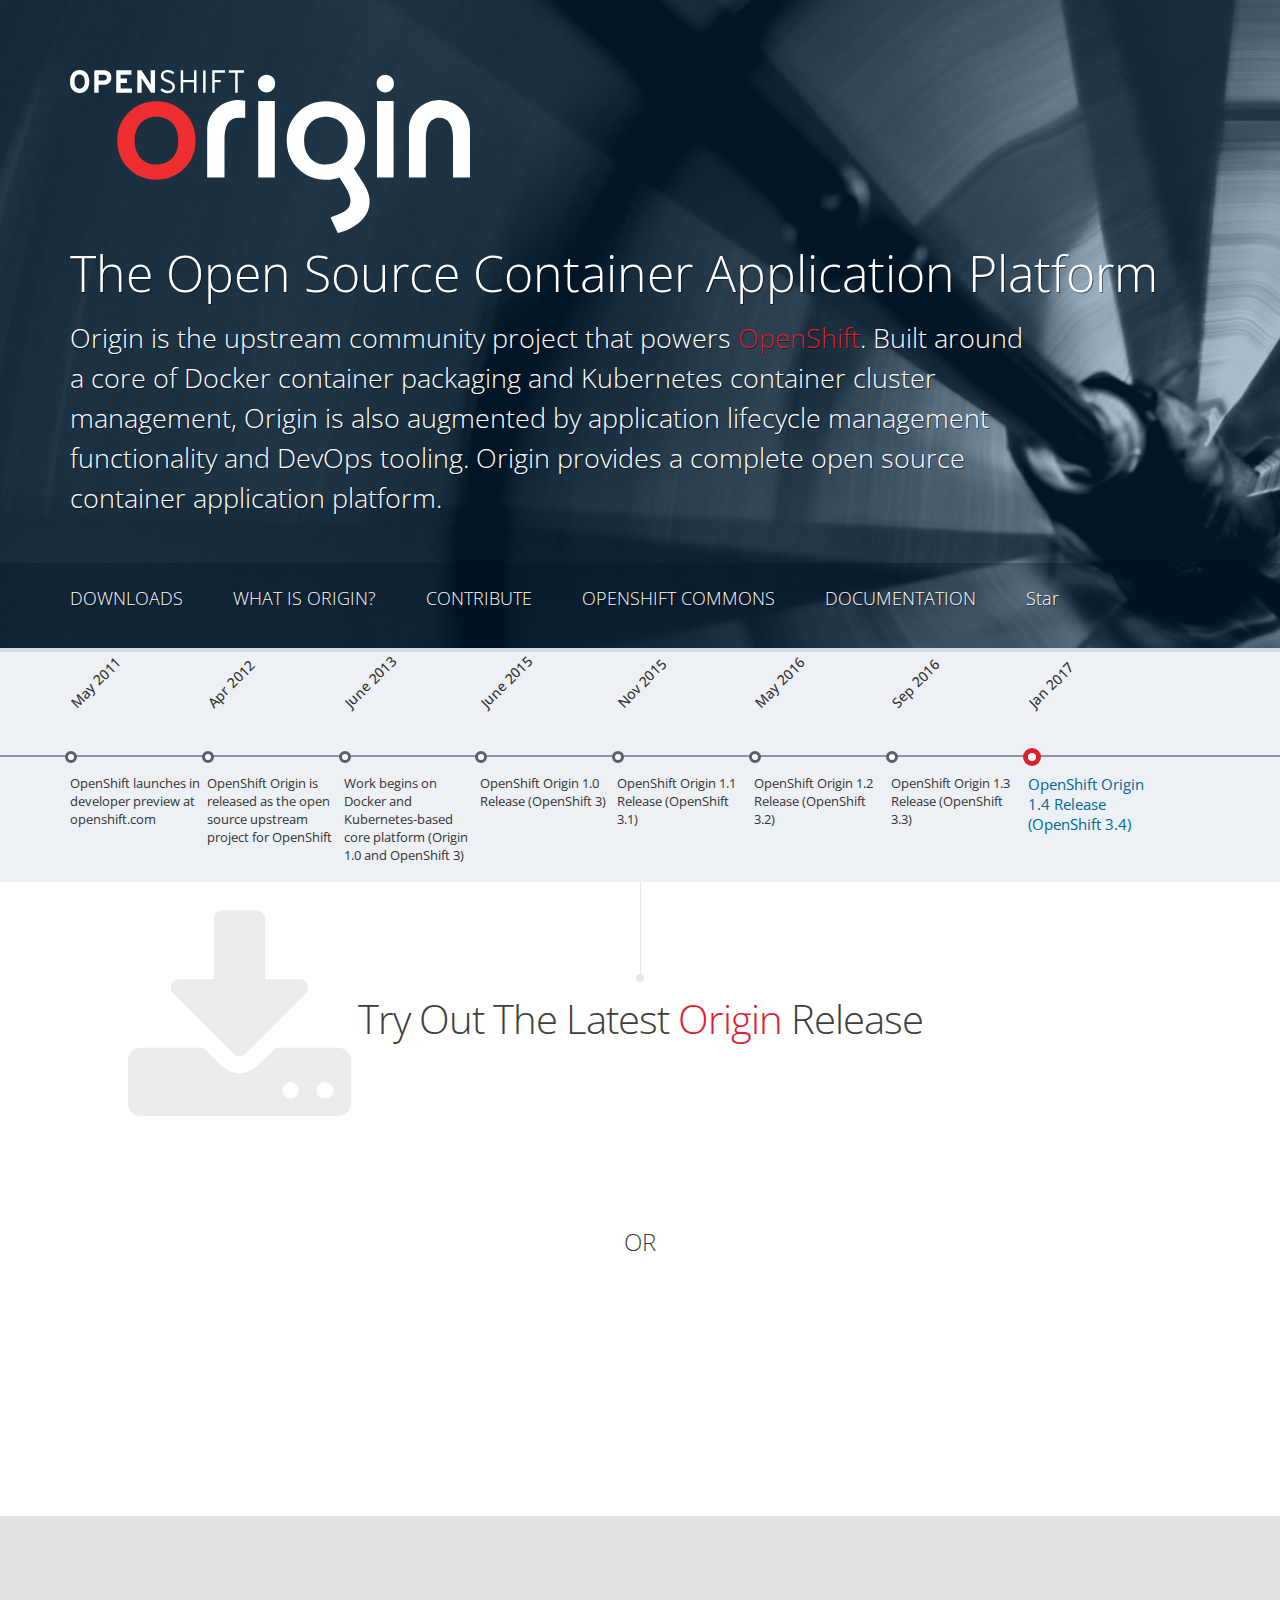
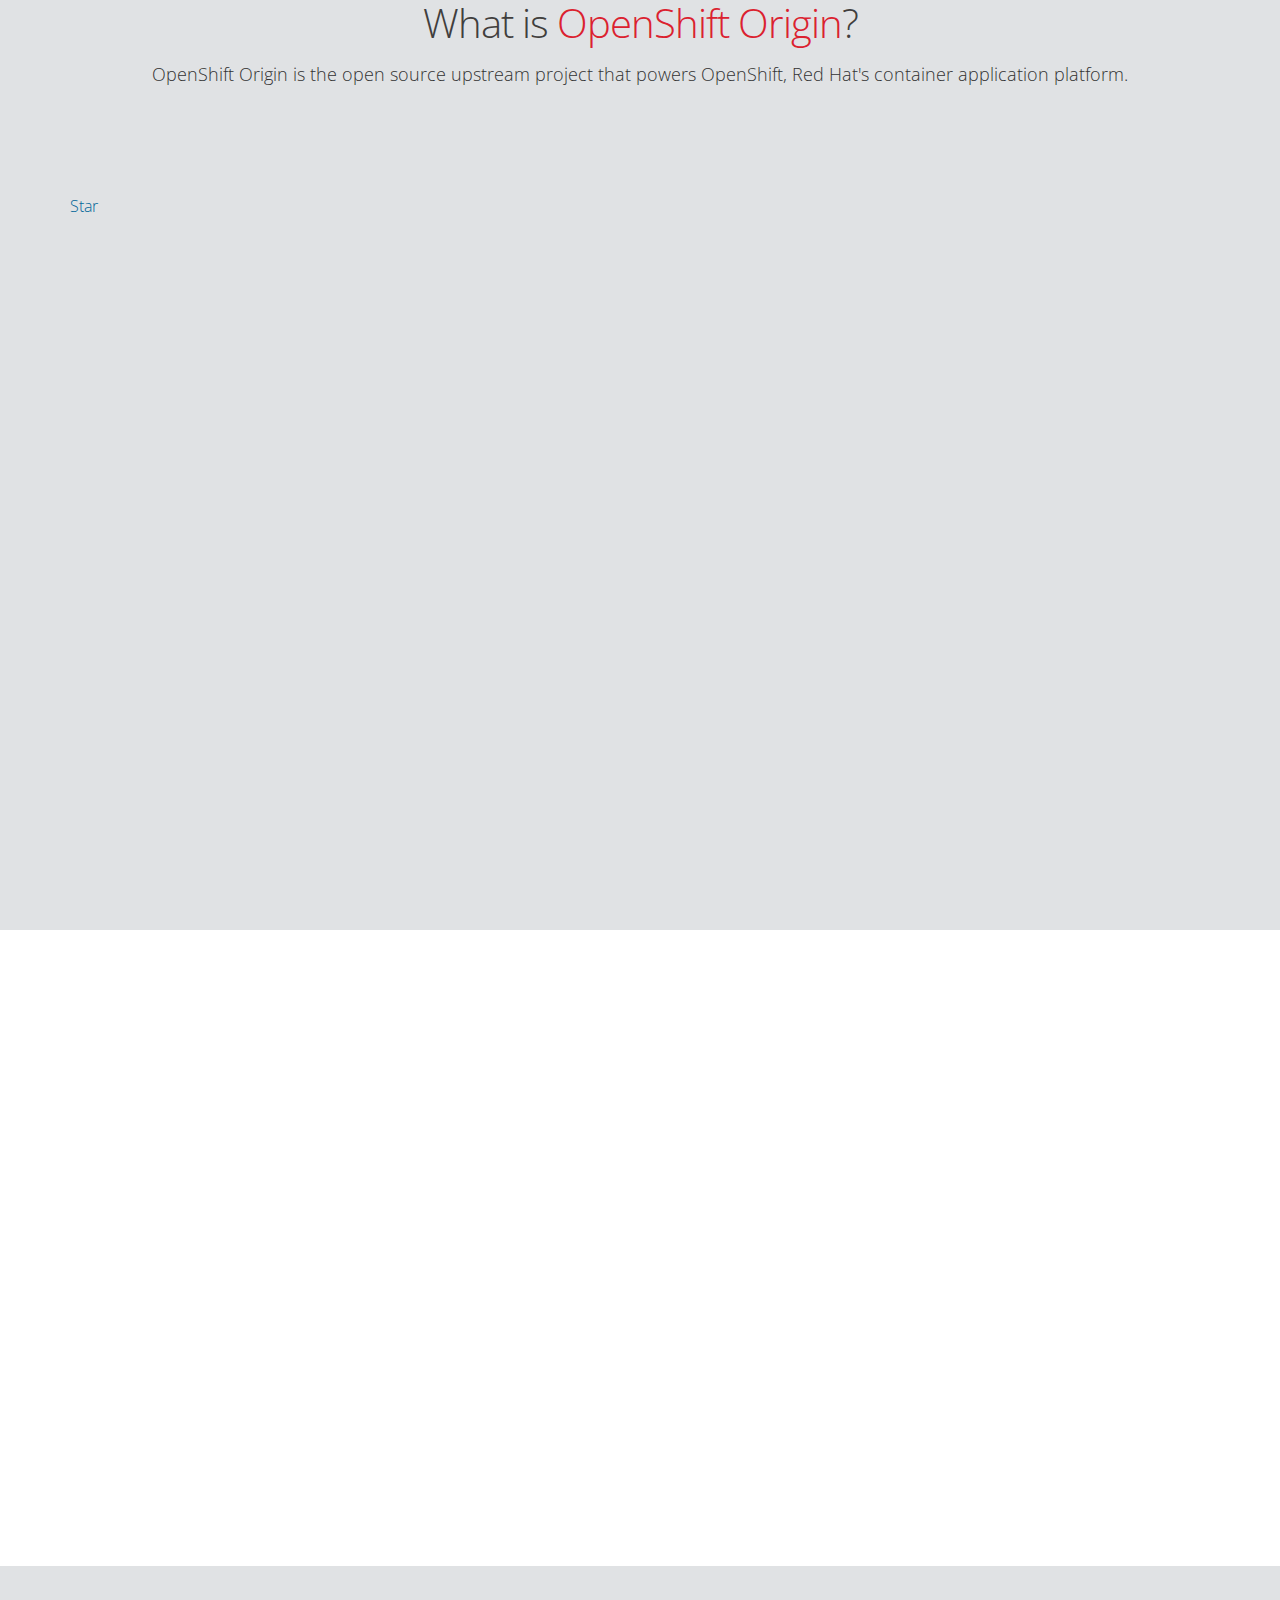
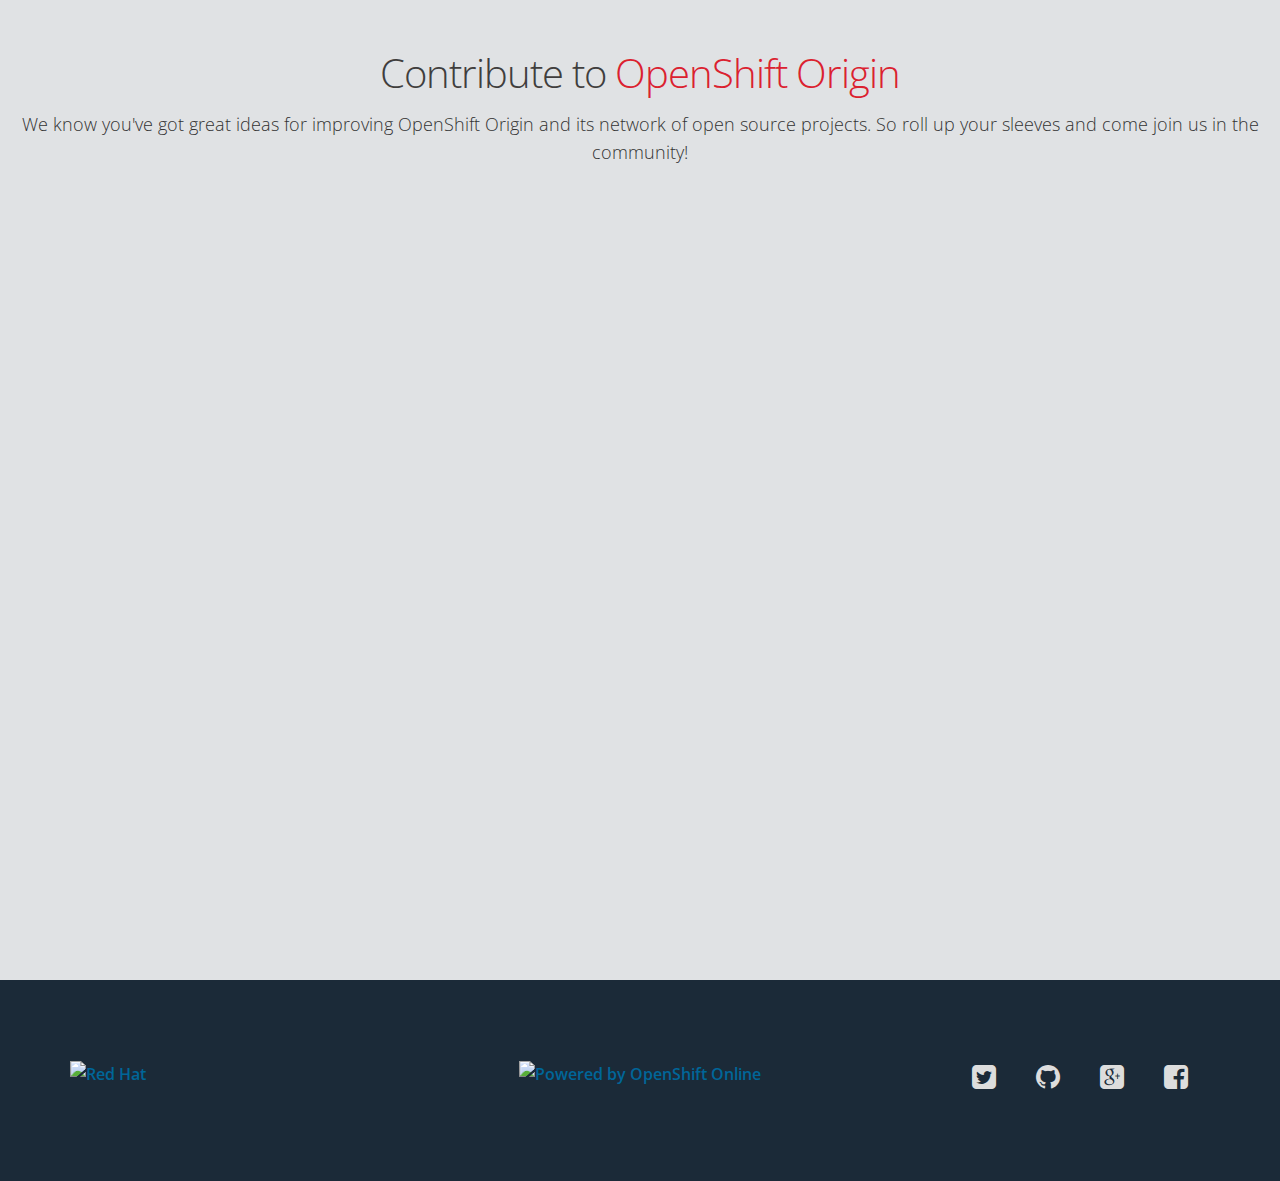
==== commit 36b792e7: "Automated commit at 2017-03-17 16:37:33 UTC by middleman-deploy 1.0.0" ====
--- a/index.html
+++ b/index.html
@@ -190,12 +190,22 @@
   </div>
   <div class="">
     <div class="container wow fadeInUp">
-      <div class="row text-center">
-        <div class="col-xs-2 col-sm-2 col-md-2 col-lg-2"></div>
-        <div class="col-xs-12 col-sm-10 col-md-8 col-lg-8">
-          <pre class="code">$ <a href="/download.html">oc</a> cluster up    <a id="get-started" class="code-button" href="https://github.com/openshift/origin/blob/master/docs/cluster_up_down.md" target="_blank">Get Started</a> <a target="_blank" class="code-button" href="/download.html">Get oc</a></pre>
-        </div>
-        <div class="col-xs-2 col-sm-2 col-md-2 col-lg-2"></div>
+      <div class="row">
+        <div class="col-md-6 col-sm-8 col-centered">
+          <div class="row text-center">
+            <div class="col-md-12">
+              <pre class="code">$ <a href="/download.html">oc</a> cluster up</pre>
+            </div>
+          </div>
+          <div class="row text-center">
+            <div class="col-sm-offset-2 col-sm-4">
+              <a id="get-started" class="code-button" href="https://github.com/openshift/origin/blob/master/docs/cluster_up_down.md" target="_blank">Get&nbsp;Started</a>
+            </div>
+            <div class="col-sm-4">
+              <a target="_blank" class="code-button" href="/download.html">Download&nbsp;oc</a>
+            </div>
+          </div>
+        </div>
       </div>
     </div>
   </div>
--- a/css/custom.css
+++ b/css/custom.css
@@ -1 +1 @@
-body{color:#333333}a{color:#069}a:hover{color:#069;text-decoration:underline}.headerlink{color:#DB212F}.headerlink:hover{color:#fff}h2,h3{font-weight:300}a.strong{font-weight:500}.sf-menu{padding-top:0;padding-left:0;float:left}.sf-menu>li{margin:0 50px 15px 0}.sf-menu>li>a{font-size:18px;text-shadow:1px 1px 1px rgba(0,0,0,0.5)}.code a{color:#ee2d31}.col-centered{float:none;margin:0 auto}pre{text-overflow:scroll;white-space:nowrap}pre .code-button{display:inline-block;vertical-align:center;background:#ee2d31;color:#fff !important;text-align:center;font-size:14px;line-height:20px;font-weight:700;text-transform:uppercase;letter-spacing:normal;padding:15px 19px;text-decoration:none;transition:all .3s ease-in-out}pre .code-button:hover{opacity:0.8}#downloads{text-align:center}.image_03_parallax{background-image:url("../img/parallax/twirl-full.jpg");background-repeat:repeat-x}.opacy_bg_02{background:rgba(0,61,110,0.34);text-shadow:1px 1px 0 rgba(0,0,0,0.5);-webkit-font-smoothing:antialiased;-moz-osx-font-smoothing:grayscale}.opacy_bg_05{text-shadow:1px 1px 0 rgba(0,0,0,0.5);-webkit-font-smoothing:antialiased;-moz-osx-font-smoothing:grayscale;z-index:2;position:relative;height:auto;bottom:0;left:0;width:100%}.opacy_bg_03{background-color:#EBF0F4;background-color:rgba(0,61,110,0.07);border-top:4px solid rgba(0,61,110,0.1)}.opacy_bg_01{background-color:#E0E2E4;z-index:0}.bg_parallax{background-size:initial;z-index:2}.index_static h1{padding-top:10px}.index_static p{text-align:left;margin:0;font-size:27px}.nav_logo{position:absolute;bottom:0;background-color:rgba(0,20,37,0.35);padding:25px 0}.commons .nav_logo{background-color:rgba(17,17,17,0.5)}.delay{animation-delay:.5s;-webkit-animation-delay:.5s}.caption-head{height:180px;width:180px;margin:20px auto 20px auto}h2.caption-title{padding-top:0}.vertical_line,.vertical_line .circle_top,.vertical_line .circle_bottom{background-color:#E5E7E8}.info_vertical{margin:10px auto 15px}.info_title i.right,.info_title i.left{color:#EAECED}.info_title i.right{top:20px}.info_title i.left{top:5%}.contributions .fadeInRight{text-align:center}table.table.contributions{margin-top:25px}table.table.contributions th{font-weight:normal;text-align:center;border-top:0}table.table.contributions td{text-align:center;border-color:#fff;border-color:rgba(255,255,255,0.65)}.fadeInRight i.fa.fa-github{font-size:15em;opacity:0.2}.item-team{padding:5px;background:#fff;border:none;margin:0 0 15px 0;text-align:center}.item-team .logo img{margin-left:auto;margin-right:auto;width:100%;height:150px}.item-team .info{display:none}.latest-news h3{margin-bottom:20px}.service-02{margin:0 0 25px 0}.service-process{background-image:none;position:relative}footer{background-color:#1b2a38}footer h3{border-bottom:0}ul.social li{display:inline;margin:0 10px}ul.social li:hover{margin-left:10px}ul.social li:hover span{background-color:transparent !important}ul.social li:hover footer ul li a:hover{background-color:transparent !important;color:transparent}ul.social li.facebook:hover span i{color:#3B5998 !important}ul.social li.twitter:hover span i{color:#3C8FC9 !important}ul.social li.google:hover span i{color:#d73d32 !important}ul.social li.github:hover span i{color:#000 !important}ul.social span{background:transparent}ul.social span i{padding:4px;color:#ddd !important;font-size:28px}.service-03{margin:20px 0;height:200px}.service-03 .head-service-03{margin-bottom:15px}.service-03 .head-service-03 i{font-size:25px;line-height:45px;float:left;margin-right:20px;font-weight:lighter;width:45px;height:45px;-moz-border-radius:6px;-webkit-border-radius:6px;border-radius:6px;color:#fff;text-align:center}.service-03 h3{font-weight:lighter;display:inline;font-size:20px;padding:0;line-height:30px}.service-03 h3 span{font-weight:lighter;display:block;font-size:14px;padding:0;line-height:20px}.hot-features img{margin-top:12px;margin-bottom:-50px}.info_skin_base .service-03 .head-service-03 i{background-color:#fff !important;color:#232323 !important}.info_skin_base .service-03 h3 span{color:#fff !important}.technology-section{padding:10px 0 50px;text-align:center}.technology-section .head-tech{text-align:center;margin-bottom:20px}.technology-section ul{list-style:none;padding-left:0}.technology-section .logo_tech{width:250px}.timeline-responsive{width:100%;overflow-y:hidden;-ms-overflow-style:-ms-autohiding-scrollbar}.timeline-responsive{min-height:.01%;overflow-x:auto}#timeline{padding:40px 0;list-style:none;color:#333;width:100%}#timeline:before{background-color:#8E959C;bottom:125px;content:"";display:block;height:2px;left:0;right:0;position:absolute}#timeline li{padding-top:12px;position:relative;width:12%;float:left}#timeline li label{max-width:200px;opacity:1;margin:0;position:absolute;left:0;right:0;font-weight:400;font-size:13px;line-height:normal}#timeline li label span{display:block;padding-right:5px}#timeline li.spotlight>label{font-size:15px;color:#000}.date{width:100%;position:absolute;top:-100px;left:-17px;font-weight:500;font-size:14px;transform:rotate(-45deg);-webkit-transform:rotate(-45deg);display:block}.circle{width:12px;height:12px;margin-left:-5px;background:#fff;border:3px solid #54606A;border-radius:50%;position:absolute;top:-11px}.circle.circle-big{top:-14px;width:18px;height:18px;border:5px solid #DB212F}.item-work{padding:5px;background:#fff;border:none;margin:0 0 15px 0;text-align:center}.item-work img{width:100%}.item-work .info{display:none}@media (min-width: 992px){.opacy_bg_02,.opacy_bg_05{padding:70px 0 130px}.bg_parallax{background-position-x:10% !important}.service-process:before{background-image:url("../img/dev-process.svg");background-position:inherit;background-repeat:no-repeat;background-size:contain;content:"";position:absolute;top:0;left:0px;display:block;width:100%;height:100%;opacity:.1}#timeline .date{top:-120px}ul.social{float:right}}@media (max-width: 991px){#oc-platforms div{padding-bottom:20px}}@media (max-width: 980px){.tinynav{top:-7px;border-radius:5px}.nav_logo{background-color:transparent;top:0}.commons .nav_logo{background-color:transparent}}@media (max-width: 991px){.index_static h1{font-size:34px;line-height:normal}.index_static p{font-size:21px;line-height:normal}.timeline-responsive .opacy_bg_03{min-width:600px}.timeline-responsive .opacy_bg_03 #timeline .date{top:-90px}.social{padding-top:30px}.social li{margin:0 15px}}+body{color:#333333}a{color:#069}a:hover{color:#069;text-decoration:underline}.headerlink{color:#DB212F}.headerlink:hover{color:#fff}h2,h3{font-weight:300}a.strong{font-weight:500}.sf-menu{padding-top:0;padding-left:0;float:left}.sf-menu>li{margin:0 50px 15px 0}.sf-menu>li>a{font-size:18px;text-shadow:1px 1px 1px rgba(0,0,0,0.5)}.code a{color:#ee2d31}.col-centered{float:none;margin:0 auto}.code-button{display:inline-block;vertical-align:center;background:#ee2d31;color:#fff !important;text-align:center;font-size:14px;line-height:20px;font-weight:700;text-transform:uppercase;letter-spacing:normal;padding:15px 19px;text-decoration:none;transition:all .3s ease-in-out}.code-button:hover{opacity:0.8}@media (max-width: 991px){.code-button{margin-bottom:10px}}#try .info_vertical h3{margin-top:30px;padding-bottom:0}#downloads{text-align:center}#downloads h2{padding-bottom:0}#downloads .instructions{padding-bottom:15px}.image_03_parallax{background-image:url("../img/parallax/twirl-full.jpg");background-repeat:repeat-x}.opacy_bg_02{background:rgba(0,61,110,0.34);text-shadow:1px 1px 0 rgba(0,0,0,0.5);-webkit-font-smoothing:antialiased;-moz-osx-font-smoothing:grayscale}.opacy_bg_05{text-shadow:1px 1px 0 rgba(0,0,0,0.5);-webkit-font-smoothing:antialiased;-moz-osx-font-smoothing:grayscale;z-index:2;position:relative;height:auto;bottom:0;left:0;width:100%}.opacy_bg_03{background-color:#EBF0F4;background-color:rgba(0,61,110,0.07);border-top:4px solid rgba(0,61,110,0.1)}.opacy_bg_01{background-color:#E0E2E4;z-index:0}.bg_parallax{background-size:initial;z-index:2}.index_static h1{padding-top:10px}.index_static p{text-align:left;margin:0;font-size:27px}.nav_logo{position:absolute;bottom:0;background-color:rgba(0,20,37,0.35);padding:25px 0}.commons .nav_logo{background-color:rgba(17,17,17,0.5)}.delay{animation-delay:.5s;-webkit-animation-delay:.5s}.caption-head{height:180px;width:180px;margin:20px auto 20px auto}h2.caption-title{padding-top:0}.vertical_line,.vertical_line .circle_top,.vertical_line .circle_bottom{background-color:#E5E7E8}.info_vertical{margin:10px auto 15px}.info_title i.right,.info_title i.left{color:#EAECED}.info_title i.right{top:20px}.info_title i.left{top:5%}.contributions .fadeInRight{text-align:center}table.table.contributions{margin-top:25px}table.table.contributions th{font-weight:normal;text-align:center;border-top:0}table.table.contributions td{text-align:center;border-color:#fff;border-color:rgba(255,255,255,0.65)}.fadeInRight i.fa.fa-github{font-size:15em;opacity:0.2}.item-team{padding:5px;background:#fff;border:none;margin:0 0 15px 0;text-align:center}.item-team .logo img{margin-left:auto;margin-right:auto;width:100%;height:150px}.item-team .info{display:none}.latest-news h3{margin-bottom:20px}.service-02{margin:0 0 25px 0}.service-process{background-image:none;position:relative}footer{background-color:#1b2a38}footer h3{border-bottom:0}ul.social li{display:inline;margin:0 10px}ul.social li:hover{margin-left:10px}ul.social li:hover span{background-color:transparent !important}ul.social li:hover footer ul li a:hover{background-color:transparent !important;color:transparent}ul.social li.facebook:hover span i{color:#3B5998 !important}ul.social li.twitter:hover span i{color:#3C8FC9 !important}ul.social li.google:hover span i{color:#d73d32 !important}ul.social li.github:hover span i{color:#000 !important}ul.social span{background:transparent}ul.social span i{padding:4px;color:#ddd !important;font-size:28px}.service-03{margin:20px 0;height:200px}.service-03 .head-service-03{margin-bottom:15px}.service-03 .head-service-03 i{font-size:25px;line-height:45px;float:left;margin-right:20px;font-weight:lighter;width:45px;height:45px;-moz-border-radius:6px;-webkit-border-radius:6px;border-radius:6px;color:#fff;text-align:center}.service-03 h3{font-weight:lighter;display:inline;font-size:20px;padding:0;line-height:30px}.service-03 h3 span{font-weight:lighter;display:block;font-size:14px;padding:0;line-height:20px}.hot-features img{margin-top:12px;margin-bottom:-50px}.info_skin_base .service-03 .head-service-03 i{background-color:#fff !important;color:#232323 !important}.info_skin_base .service-03 h3 span{color:#fff !important}.technology-section{padding:10px 0 50px;text-align:center}.technology-section .head-tech{text-align:center;margin-bottom:20px}.technology-section ul{list-style:none;padding-left:0}.technology-section .logo_tech{width:250px}.timeline-responsive{width:100%;overflow-y:hidden;-ms-overflow-style:-ms-autohiding-scrollbar}.timeline-responsive{min-height:.01%;overflow-x:auto}#timeline{padding:40px 0;list-style:none;color:#333;width:100%}#timeline:before{background-color:#8E959C;bottom:125px;content:"";display:block;height:2px;left:0;right:0;position:absolute}#timeline li{padding-top:12px;position:relative;width:12%;float:left}#timeline li label{max-width:200px;opacity:1;margin:0;position:absolute;left:0;right:0;font-weight:400;font-size:13px;line-height:normal}#timeline li label span{display:block;padding-right:5px}#timeline li.spotlight>label{font-size:15px;color:#000}.date{width:100%;position:absolute;top:-100px;left:-17px;font-weight:500;font-size:14px;transform:rotate(-45deg);-webkit-transform:rotate(-45deg);display:block}.circle{width:12px;height:12px;margin-left:-5px;background:#fff;border:3px solid #54606A;border-radius:50%;position:absolute;top:-11px}.circle.circle-big{top:-14px;width:18px;height:18px;border:5px solid #DB212F}.item-work{padding:5px;background:#fff;border:none;margin:0 0 15px 0;text-align:center}.item-work img{width:100%}.item-work .info{display:none}@media (min-width: 992px){.opacy_bg_02,.opacy_bg_05{padding:70px 0 130px}.bg_parallax{background-position-x:10% !important}.service-process:before{background-image:url("../img/dev-process.svg");background-position:inherit;background-repeat:no-repeat;background-size:contain;content:"";position:absolute;top:0;left:0px;display:block;width:100%;height:100%;opacity:.1}#timeline .date{top:-120px}ul.social{float:right}}@media (max-width: 991px){#oc-platforms .mac-platform,#oc-platforms .linux-platform,#oc-platforms .windows-plaform{padding-bottom:20px}}@media (max-width: 980px){.tinynav{top:-7px;border-radius:5px}.nav_logo{background-color:transparent;top:0}.commons .nav_logo{background-color:transparent}}@media (max-width: 991px){.index_static h1{font-size:34px;line-height:normal}.index_static p{font-size:21px;line-height:normal}.timeline-responsive .opacy_bg_03{min-width:600px}.timeline-responsive .opacy_bg_03 #timeline .date{top:-90px}.social{padding-top:30px}.social li{margin:0 15px}}